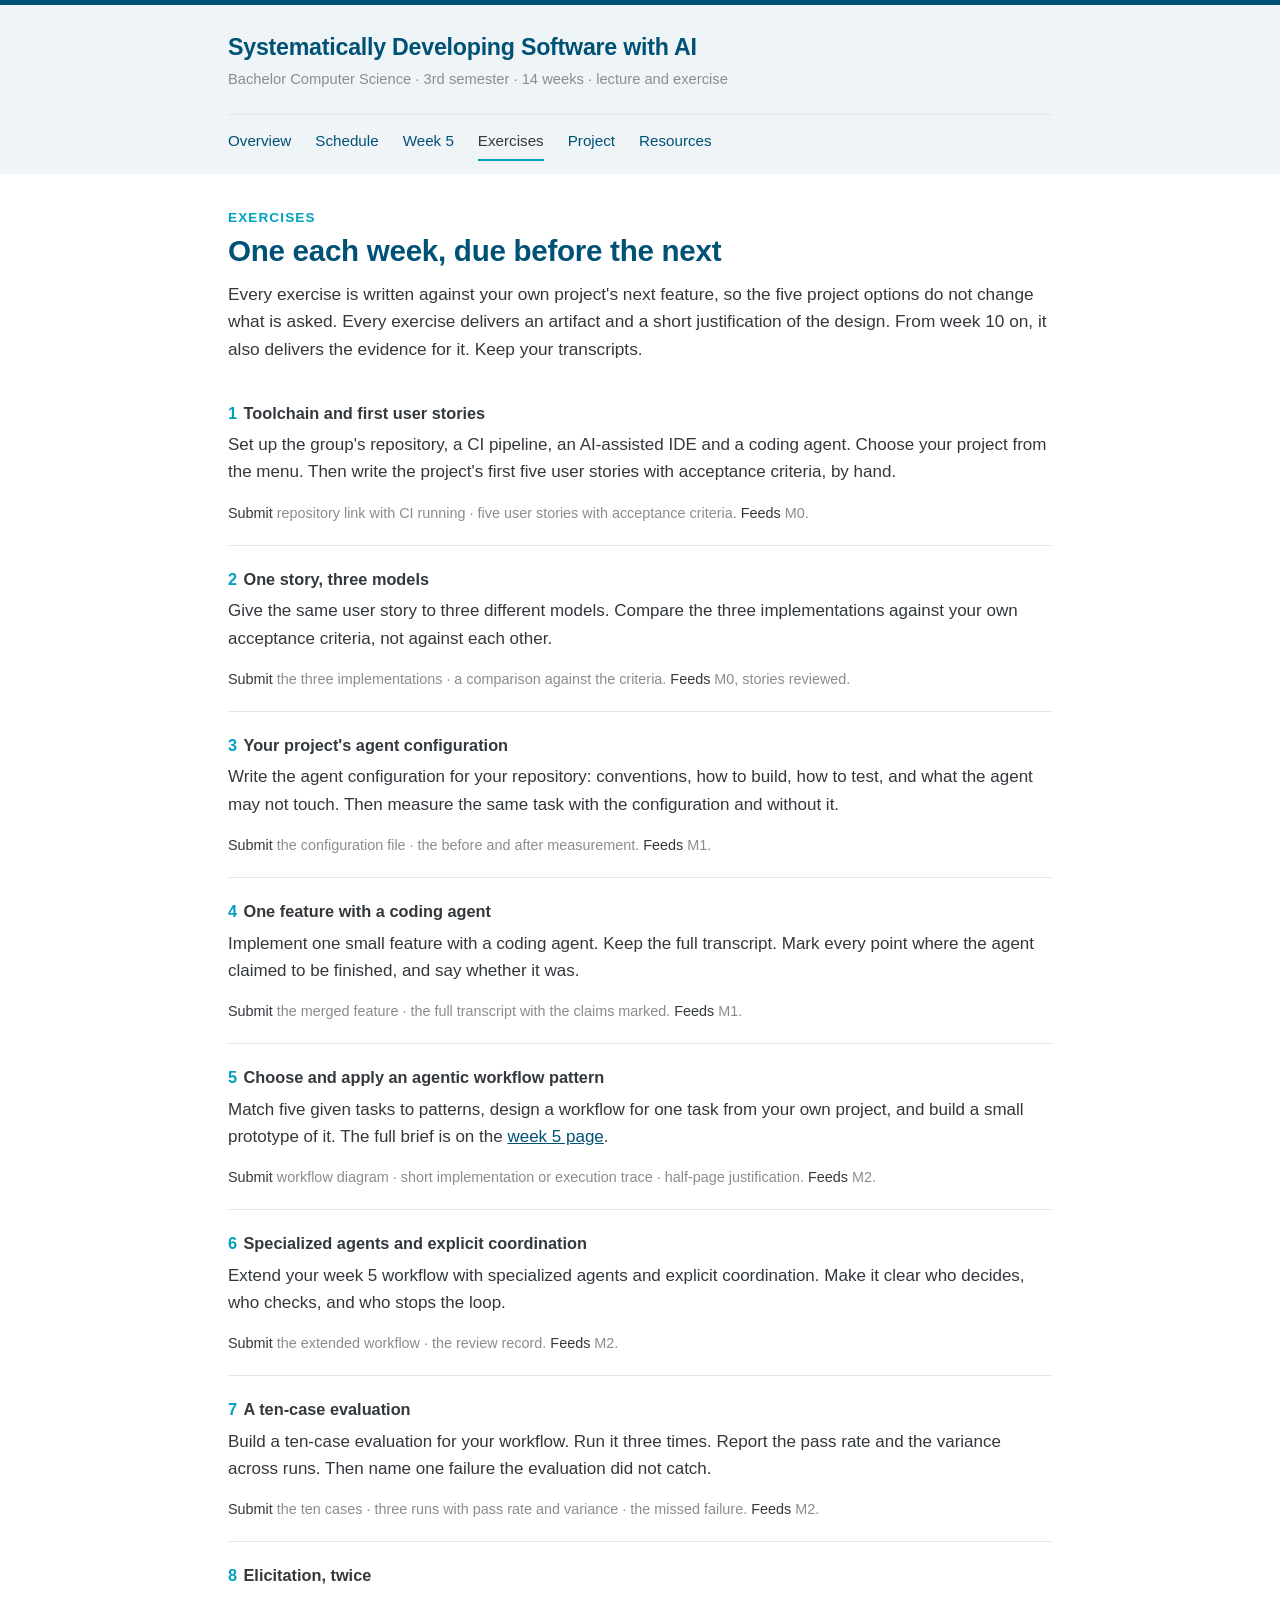
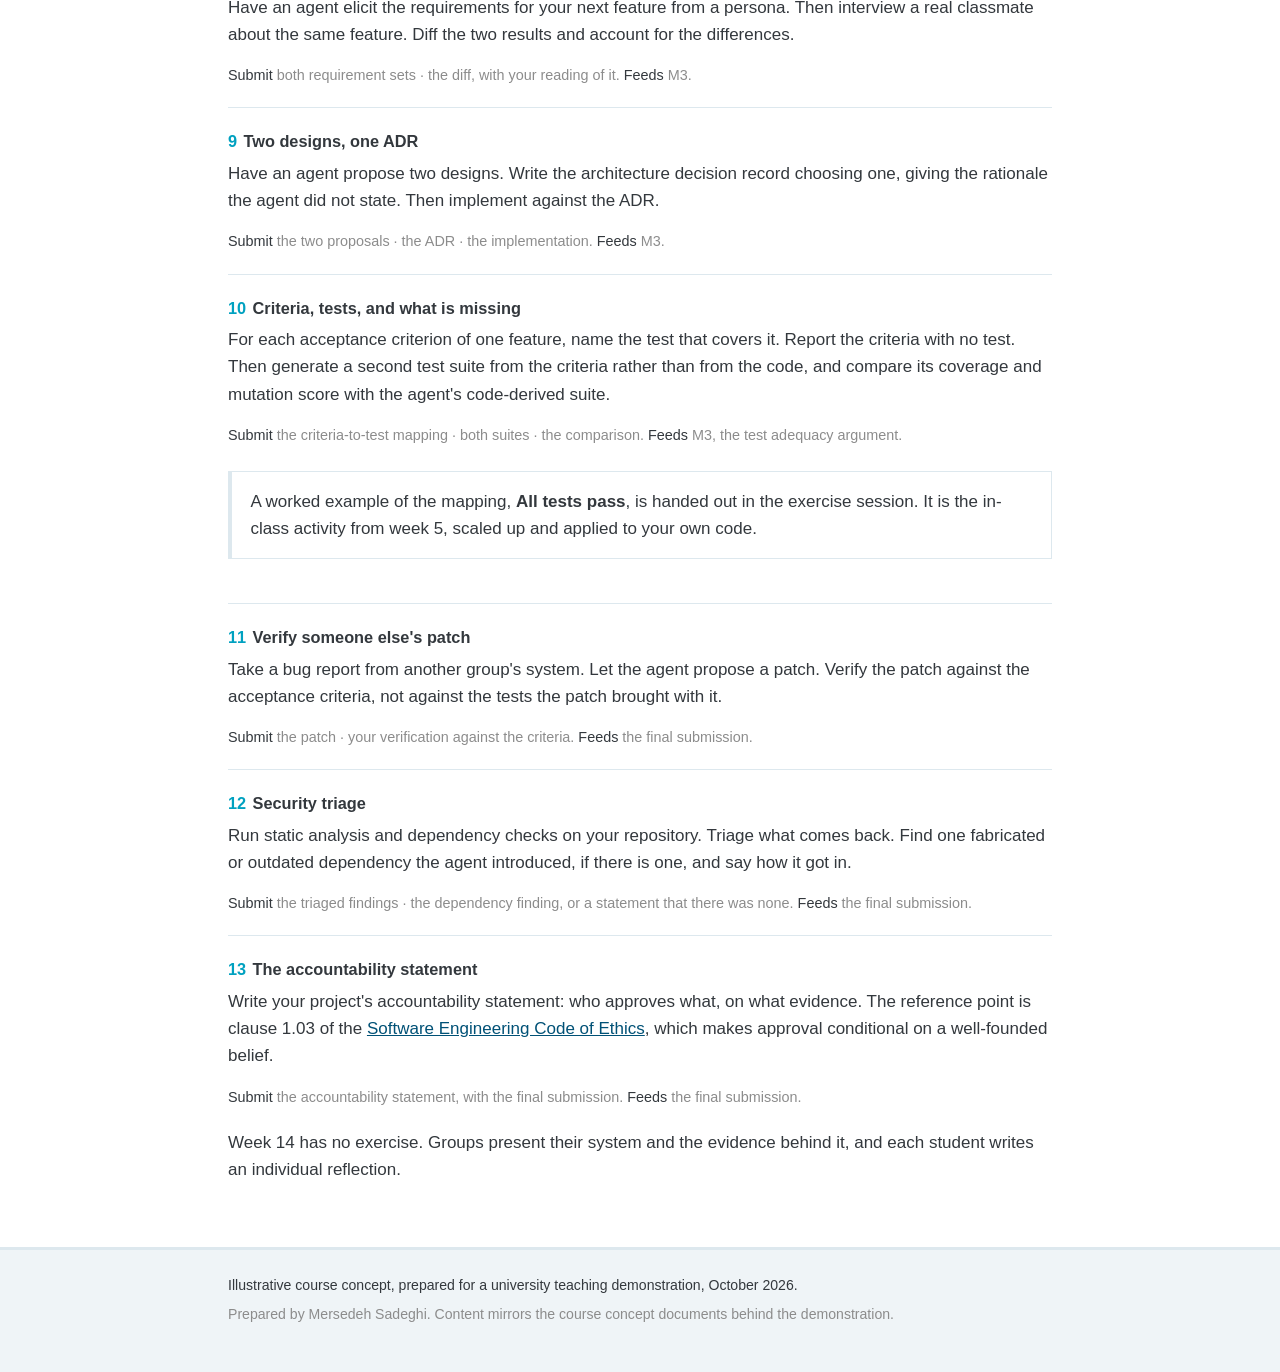
==== exercises.html @ c759e860 "Initial commit" ====
<!DOCTYPE html>
<html lang="en">
<head>
<meta charset="utf-8">
<meta name="viewport" content="width=device-width, initial-scale=1">
<title>Exercises &middot; Systematically Developing Software with AI</title>
<meta name="description" content="The weekly exercises, weeks 1 to 13: what to do, what to submit, and which milestone each one feeds.">
<link rel="stylesheet" href="style.css">
</head>
<body>

<header class="site-head">
  <div class="wrap">
    <h1 class="site-title"><a href="index.html">Systematically Developing Software with AI</a></h1>
    <p class="site-sub">Bachelor Computer Science &middot; 3rd semester &middot; 14 weeks &middot; lecture and exercise</p>
    <nav class="site-nav" aria-label="Main">
      <ul>
        <li><a href="index.html">Overview</a></li>
        <li><a href="schedule.html">Schedule</a></li>
        <li><a href="week5.html">Week 5</a></li>
        <li><a href="exercises.html" aria-current="page">Exercises</a></li>
        <li><a href="project.html">Project</a></li>
        <li><a href="resources.html">Resources</a></li>
      </ul>
    </nav>
  </div>
</header>

<main>
<div class="wrap">

  <h1><span class="eyebrow">Exercises</span>One each week, due before the next</h1>

  <p class="lede">Every exercise is written against your own project's next feature, so the five project options do not change what is asked. Every exercise delivers an artifact and a short justification of the design. From week 10 on, it also delivers the evidence for it. Keep your transcripts.</p>

  <div class="entry">
    <h3><span class="wkno">1</span>Toolchain and first user stories</h3>
    <p>Set up the group's repository, a CI pipeline, an AI-assisted IDE and a coding agent. Choose your project from the menu. Then write the project's first five user stories with acceptance criteria, by hand.</p>
    <p class="meta"><strong>Submit</strong> repository link with CI running &middot; five user stories with acceptance criteria. <strong>Feeds</strong> M0.</p>
  </div>

  <div class="entry">
    <h3><span class="wkno">2</span>One story, three models</h3>
    <p>Give the same user story to three different models. Compare the three implementations against your own acceptance criteria, not against each other.</p>
    <p class="meta"><strong>Submit</strong> the three implementations &middot; a comparison against the criteria. <strong>Feeds</strong> M0, stories reviewed.</p>
  </div>

  <div class="entry">
    <h3><span class="wkno">3</span>Your project's agent configuration</h3>
    <p>Write the agent configuration for your repository: conventions, how to build, how to test, and what the agent may not touch. Then measure the same task with the configuration and without it.</p>
    <p class="meta"><strong>Submit</strong> the configuration file &middot; the before and after measurement. <strong>Feeds</strong> M1.</p>
  </div>

  <div class="entry">
    <h3><span class="wkno">4</span>One feature with a coding agent</h3>
    <p>Implement one small feature with a coding agent. Keep the full transcript. Mark every point where the agent claimed to be finished, and say whether it was.</p>
    <p class="meta"><strong>Submit</strong> the merged feature &middot; the full transcript with the claims marked. <strong>Feeds</strong> M1.</p>
  </div>

  <div class="entry">
    <h3><span class="wkno">5</span>Choose and apply an agentic workflow pattern</h3>
    <p>Match five given tasks to patterns, design a workflow for one task from your own project, and build a small prototype of it. The full brief is on the <a href="week5.html">week 5 page</a>.</p>
    <p class="meta"><strong>Submit</strong> workflow diagram &middot; short implementation or execution trace &middot; half-page justification. <strong>Feeds</strong> M2.</p>
  </div>

  <div class="entry">
    <h3><span class="wkno">6</span>Specialized agents and explicit coordination</h3>
    <p>Extend your week 5 workflow with specialized agents and explicit coordination. Make it clear who decides, who checks, and who stops the loop.</p>
    <p class="meta"><strong>Submit</strong> the extended workflow &middot; the review record. <strong>Feeds</strong> M2.</p>
  </div>

  <div class="entry">
    <h3><span class="wkno">7</span>A ten-case evaluation</h3>
    <p>Build a ten-case evaluation for your workflow. Run it three times. Report the pass rate and the variance across runs. Then name one failure the evaluation did not catch.</p>
    <p class="meta"><strong>Submit</strong> the ten cases &middot; three runs with pass rate and variance &middot; the missed failure. <strong>Feeds</strong> M2.</p>
  </div>

  <div class="entry">
    <h3><span class="wkno">8</span>Elicitation, twice</h3>
    <p>Have an agent elicit the requirements for your next feature from a persona. Then interview a real classmate about the same feature. Diff the two results and account for the differences.</p>
    <p class="meta"><strong>Submit</strong> both requirement sets &middot; the diff, with your reading of it. <strong>Feeds</strong> M3.</p>
  </div>

  <div class="entry">
    <h3><span class="wkno">9</span>Two designs, one ADR</h3>
    <p>Have an agent propose two designs. Write the architecture decision record choosing one, giving the rationale the agent did not state. Then implement against the ADR.</p>
    <p class="meta"><strong>Submit</strong> the two proposals &middot; the ADR &middot; the implementation. <strong>Feeds</strong> M3.</p>
  </div>

  <div class="entry">
    <h3><span class="wkno">10</span>Criteria, tests, and what is missing</h3>
    <p>For each acceptance criterion of one feature, name the test that covers it. Report the criteria with no test. Then generate a second test suite from the criteria rather than from the code, and compare its coverage and mutation score with the agent's code-derived suite.</p>
    <p class="meta"><strong>Submit</strong> the criteria-to-test mapping &middot; both suites &middot; the comparison. <strong>Feeds</strong> M3, the test adequacy argument.</p>
    <div class="box box-quiet">
      <p>A worked example of the mapping, <strong>All tests pass</strong>, is handed out in the exercise session. It is the in-class activity from week 5, scaled up and applied to your own code.</p>
    </div>
  </div>

  <div class="entry">
    <h3><span class="wkno">11</span>Verify someone else's patch</h3>
    <p>Take a bug report from another group's system. Let the agent propose a patch. Verify the patch against the acceptance criteria, not against the tests the patch brought with it.</p>
    <p class="meta"><strong>Submit</strong> the patch &middot; your verification against the criteria. <strong>Feeds</strong> the final submission.</p>
  </div>

  <div class="entry">
    <h3><span class="wkno">12</span>Security triage</h3>
    <p>Run static analysis and dependency checks on your repository. Triage what comes back. Find one fabricated or outdated dependency the agent introduced, if there is one, and say how it got in.</p>
    <p class="meta"><strong>Submit</strong> the triaged findings &middot; the dependency finding, or a statement that there was none. <strong>Feeds</strong> the final submission.</p>
  </div>

  <div class="entry">
    <h3><span class="wkno">13</span>The accountability statement</h3>
    <p>Write your project's accountability statement: who approves what, on what evidence. The reference point is clause 1.03 of the <a href="resources.html">Software Engineering Code of Ethics</a>, which makes approval conditional on a well-founded belief.</p>
    <p class="meta"><strong>Submit</strong> the accountability statement, with the final submission. <strong>Feeds</strong> the final submission.</p>
  </div>

  <p>Week 14 has no exercise. Groups present their system and the evidence behind it, and each student writes an individual reflection.</p>

</div>
</main>

<footer class="site-foot">
  <div class="wrap">
    <p class="honesty">Illustrative course concept, prepared for a university teaching demonstration, October 2026.</p>
    <p>Prepared by Mersedeh Sadeghi. Content mirrors the course concept documents behind the demonstration.</p>
  </div>
</footer>

</body>
</html>
---- style.css ----
/* Systematically Developing Software with AI
   Illustrative course concept, prepared for a university teaching demonstration, October 2026. */

:root {
  --blue:  #005176;
  --cyan:  #00A1C0;
  --coral: #E05A52;
  --ink:   #33383D;
  --muted: #8C8C8C;
  --tint:  #EFF4F7;
  --pale:  #DDE8EE;
}

* { box-sizing: border-box; }

html { -webkit-text-size-adjust: 100%; }

body {
  margin: 0;
  background: #fff;
  color: var(--ink);
  font-family: Arial, Helvetica, sans-serif;
  font-size: 17px;
  line-height: 1.6;
}

.wrap {
  max-width: 54rem;
  margin: 0 auto;
  padding: 0 1.25rem;
}

/* Header and navigation */

.site-head {
  border-top: 5px solid var(--blue);
  background: var(--tint);
  padding: 1.75rem 0 0;
}

.site-title {
  margin: 0;
  font-size: 1.45rem;
  line-height: 1.25;
  color: var(--blue);
  letter-spacing: -0.01em;
}

.site-title a { color: inherit; text-decoration: none; }

.site-sub {
  margin: 0.4rem 0 0;
  color: var(--muted);
  font-size: 0.92rem;
}

.site-nav {
  margin-top: 1.4rem;
  border-top: 1px solid var(--pale);
  padding: 0.5rem 0;
}

.site-nav ul {
  list-style: none;
  margin: 0;
  padding: 0;
  display: flex;
  flex-wrap: wrap;
  gap: 0.25rem 1.5rem;
}

.site-nav a {
  display: inline-block;
  padding: 0.35rem 0;
  color: var(--blue);
  text-decoration: none;
  font-size: 0.95rem;
}

.site-nav a:hover { text-decoration: underline; }

.site-nav a[aria-current="page"] {
  color: var(--ink);
  border-bottom: 2px solid var(--cyan);
}

/* Main content */

main { padding: 2.25rem 0 3rem; }

h1 {
  font-size: 1.85rem;
  line-height: 1.2;
  color: var(--blue);
  margin: 0 0 0.75rem;
  letter-spacing: -0.01em;
}

h1 .eyebrow {
  display: block;
  font-size: 0.85rem;
  letter-spacing: 0.08em;
  text-transform: uppercase;
  color: var(--cyan);
  margin-bottom: 0.4rem;
}

h2 {
  font-size: 1.25rem;
  color: var(--blue);
  margin: 2.5rem 0 0.6rem;
  padding-top: 1.25rem;
  border-top: 1px solid var(--pale);
}

h3 {
  font-size: 1.02rem;
  color: var(--ink);
  margin: 1.6rem 0 0.35rem;
}

p { margin: 0 0 1rem; }

a { color: var(--blue); }

.lede {
  font-size: 1.08rem;
  color: var(--ink);
}

ul, ol { margin: 0 0 1rem; padding-left: 1.3rem; }
li { margin-bottom: 0.35rem; }

.plain { list-style: none; padding-left: 0; }

.label {
  color: var(--muted);
  font-size: 0.82rem;
  letter-spacing: 0.07em;
  text-transform: uppercase;
}

.num { color: var(--cyan); font-weight: bold; }

/* Boxes */

.box {
  background: var(--tint);
  border-left: 4px solid var(--cyan);
  padding: 1rem 1.15rem;
  margin: 1.5rem 0;
}

.box > :last-child { margin-bottom: 0; }

.box h3 { margin-top: 0; color: var(--blue); }

.box-quiet {
  background: #fff;
  border: 1px solid var(--pale);
  border-left: 4px solid var(--pale);
}

.box-flag { border-left-color: var(--coral); }

.policy {
  margin: 1.5rem 0;
  padding: 1rem 1.15rem;
  background: var(--tint);
  border: 1px solid var(--pale);
  font-size: 1.05rem;
  color: var(--blue);
}

/* Tables */

table {
  width: 100%;
  border-collapse: collapse;
  margin: 1.25rem 0 1.5rem;
  font-size: 0.95rem;
}

caption {
  text-align: left;
  color: var(--muted);
  font-size: 0.85rem;
  padding-bottom: 0.5rem;
}

th, td {
  text-align: left;
  vertical-align: top;
  padding: 0.6rem 0.7rem 0.6rem 0;
  border-bottom: 1px solid var(--pale);
}

thead th {
  color: var(--muted);
  font-size: 0.78rem;
  letter-spacing: 0.07em;
  text-transform: uppercase;
  font-weight: normal;
  border-bottom: 2px solid var(--pale);
}

tbody tr.here { background: var(--tint); }
tbody tr.here td { border-bottom-color: var(--cyan); }

td.wk { color: var(--cyan); font-weight: bold; white-space: nowrap; }

tr.block-head td {
  padding-top: 1.4rem;
  color: var(--blue);
  font-weight: bold;
  border-bottom: 1px solid var(--pale);
}

/* Entry lists, used on Exercises and Project */

.entry {
  padding: 1.25rem 0;
  border-bottom: 1px solid var(--pale);
}

.entry:last-of-type { border-bottom: none; }

.entry h3 { margin-top: 0; }

.entry h3 .wkno {
  color: var(--cyan);
  font-weight: bold;
  margin-right: 0.4rem;
}

.meta {
  margin: 0.5rem 0 0;
  font-size: 0.9rem;
  color: var(--muted);
}

.meta strong { color: var(--ink); font-weight: normal; }

/* Resources */

.ref { padding: 0.85rem 0; border-bottom: 1px solid var(--pale); }
.ref:last-child { border-bottom: none; }
.ref p { margin: 0; }
.ref .venue { color: var(--muted); font-size: 0.88rem; }

/* Footer */

.site-foot {
  border-top: 3px solid var(--pale);
  background: var(--tint);
  padding: 1.5rem 0 2.5rem;
  font-size: 0.88rem;
  color: var(--muted);
}

.site-foot p { margin: 0 0 0.4rem; }
.site-foot .honesty { color: var(--ink); }

/* Narrow screens: tables become stacked rows, no horizontal scrolling */

@media (max-width: 42rem) {
  body { font-size: 16px; }
  h1 { font-size: 1.55rem; }
  .site-title { font-size: 1.25rem; }

  table, caption, thead, tbody, tr, td { display: block; width: 100%; }
  thead { display: none; }
  caption { padding-bottom: 0.75rem; }

  tbody tr {
    padding: 0.9rem 0;
    border-bottom: 1px solid var(--pale);
  }

  tbody tr.here { padding-left: 0.75rem; border-left: 4px solid var(--cyan); }

  td {
    border: none;
    padding: 0.1rem 0;
  }

  td[data-label]::before {
    content: attr(data-label);
    display: block;
    color: var(--muted);
    font-size: 0.72rem;
    letter-spacing: 0.07em;
    text-transform: uppercase;
    margin-top: 0.45rem;
  }

  tr.block-head { border-bottom: none; padding-bottom: 0; }
  tr.block-head td { padding-top: 0; border-bottom: 1px solid var(--pale); padding-bottom: 0.5rem; }
  tr.block-head td::before { content: none; }
}
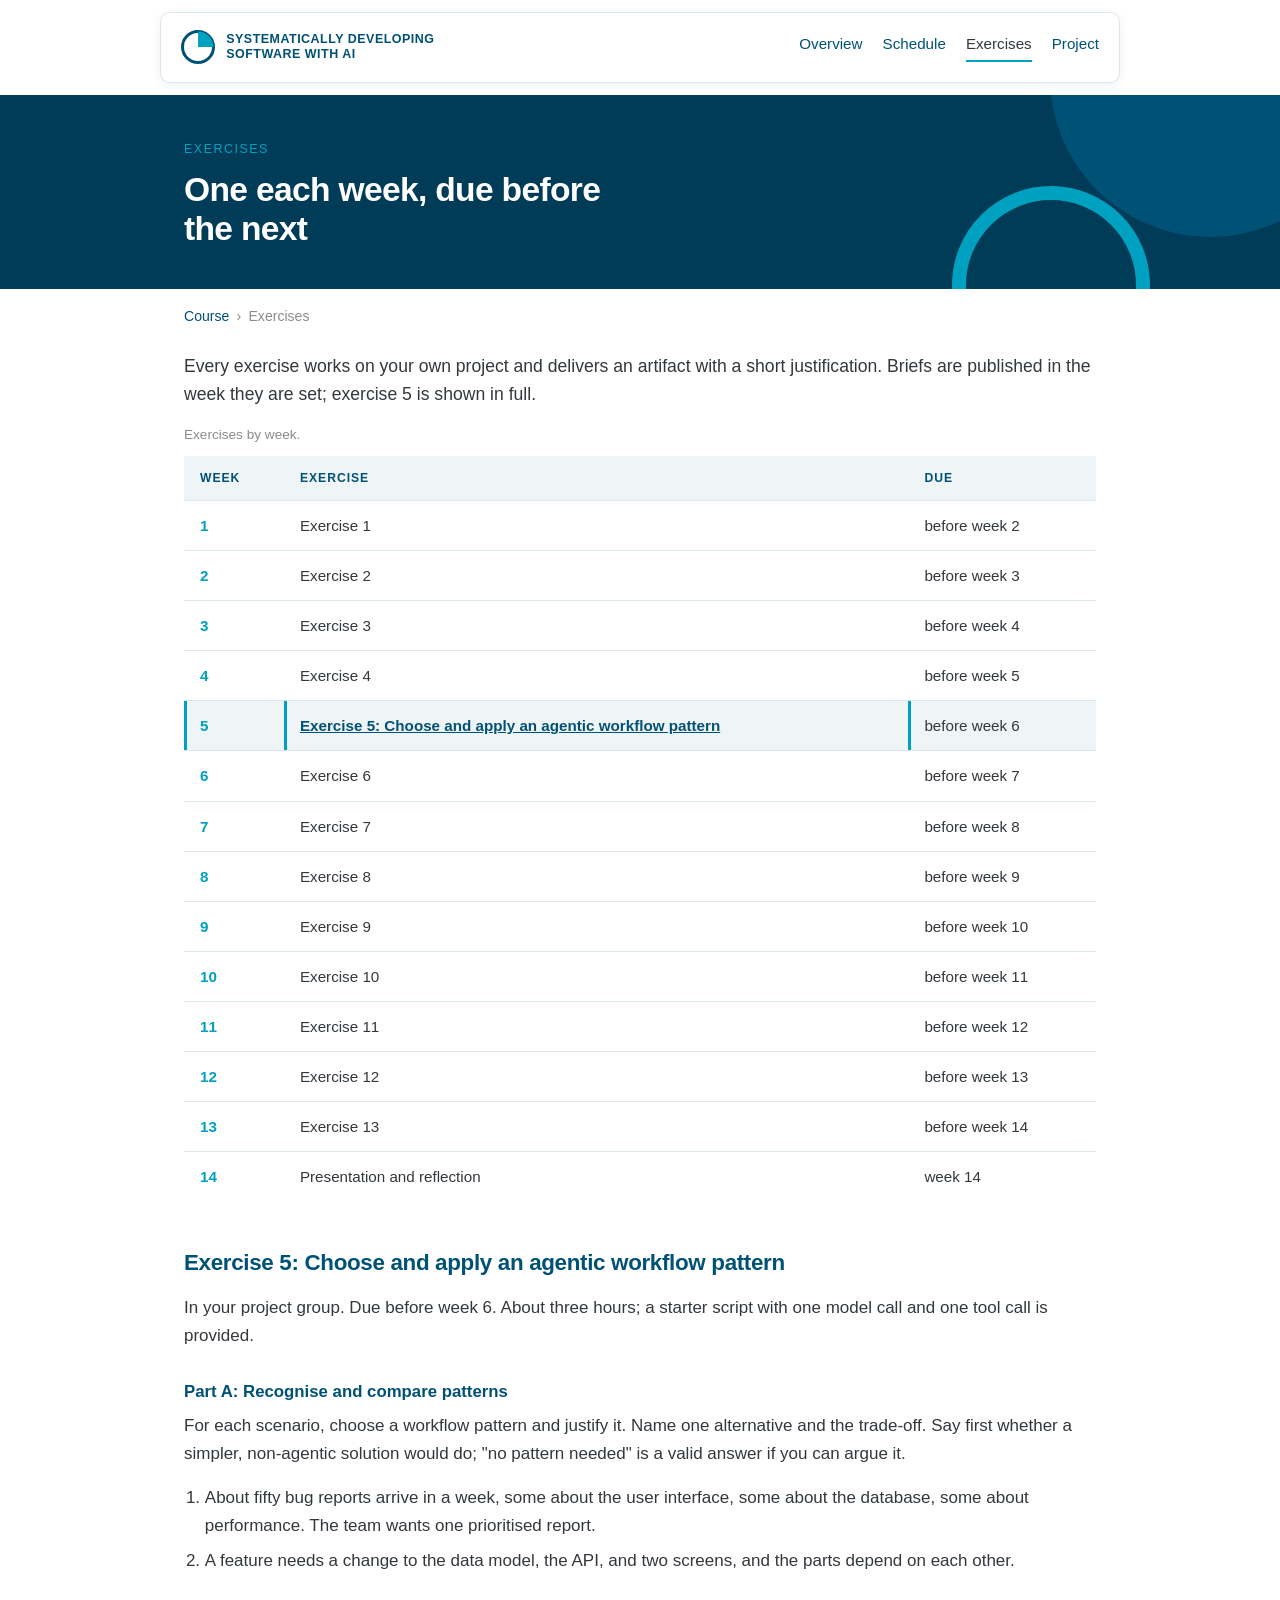
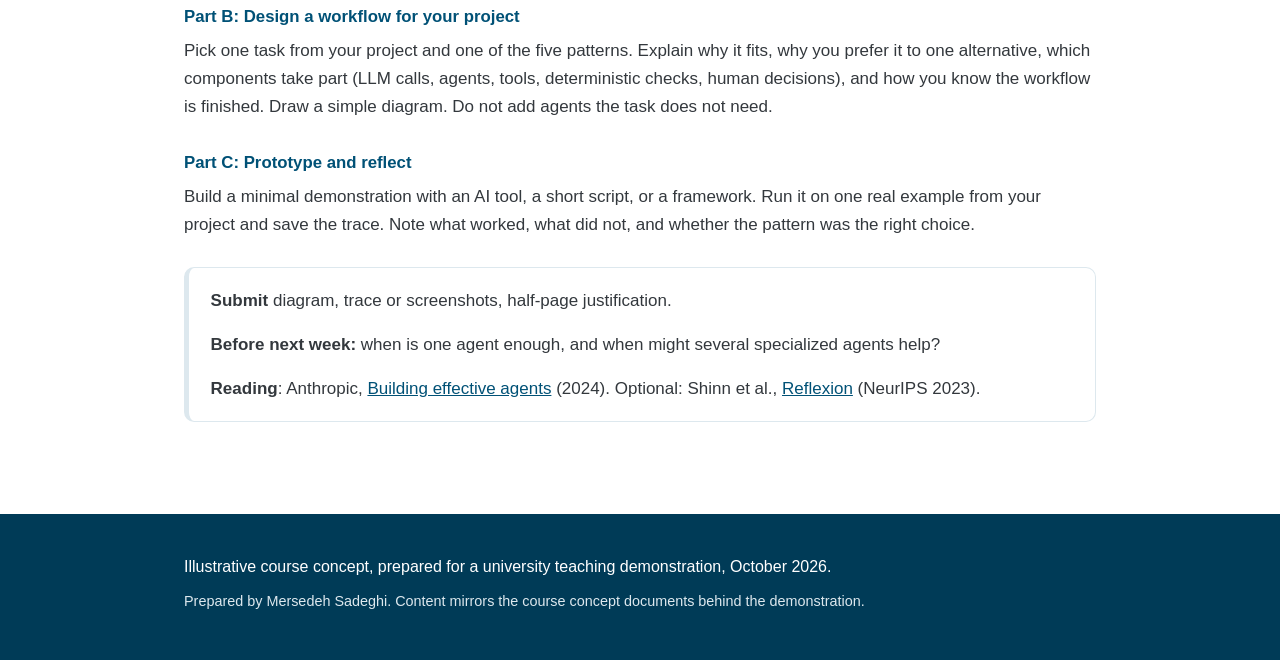
==== commit 3ac1fb1f: "web site update" ====
--- a/exercises.html
+++ b/exercises.html
@@ -3,118 +3,95 @@
 <head>
 <meta charset="utf-8">
 <meta name="viewport" content="width=device-width, initial-scale=1">
-<title>Exercises &middot; Systematically Developing Software with AI</title>
+<title>Exercises | Systematically Developing Software with AI</title>
 <meta name="description" content="The weekly exercises, weeks 1 to 13: what to do, what to submit, and which milestone each one feeds.">
 <link rel="stylesheet" href="style.css">
 </head>
 <body>
 
 <header class="site-head">
-  <div class="wrap">
-    <h1 class="site-title"><a href="index.html">Systematically Developing Software with AI</a></h1>
-    <p class="site-sub">Bachelor Computer Science &middot; 3rd semester &middot; 14 weeks &middot; lecture and exercise</p>
+  <div class="head-card">
+    <a class="brand" href="index.html">
+      <svg class="brand-mark" viewBox="0 0 34 34" aria-hidden="true" focusable="false"><circle cx="17" cy="17" r="15.5" fill="none" stroke="#005176" stroke-width="3"/><path d="M17 1.5a15.5 15.5 0 0 1 15.5 15.5H17Z" fill="#00A1C0"/></svg>
+      <span class="brand-text">Systematically Developing<br>Software with AI</span>
+    </a>
     <nav class="site-nav" aria-label="Main">
       <ul>
         <li><a href="index.html">Overview</a></li>
         <li><a href="schedule.html">Schedule</a></li>
-        <li><a href="week5.html">Week 5</a></li>
         <li><a href="exercises.html" aria-current="page">Exercises</a></li>
         <li><a href="project.html">Project</a></li>
-        <li><a href="resources.html">Resources</a></li>
       </ul>
     </nav>
   </div>
 </header>
 
+<div class="hero">
+  <div class="wrap hero-inner">
+    <span class="eyebrow">Exercises</span>
+    <h1>One each week, due before the next</h1>
+  </div>
+</div>
+
+<nav class="wrap crumbs" aria-label="Breadcrumb">
+  <a href="index.html">Course</a><span>&rsaquo;</span>Exercises
+</nav>
+
 <main>
 <div class="wrap">
 
-  <h1><span class="eyebrow">Exercises</span>One each week, due before the next</h1>
 
-  <p class="lede">Every exercise is written against your own project's next feature, so the five project options do not change what is asked. Every exercise delivers an artifact and a short justification of the design. From week 10 on, it also delivers the evidence for it. Keep your transcripts.</p>
+  <p class="lede">Every exercise works on your own project and delivers an artifact with a short justification. Briefs are published in the week they are set; exercise 5 is shown in full.</p>
 
-  <div class="entry">
-    <h3><span class="wkno">1</span>Toolchain and first user stories</h3>
-    <p>Set up the group's repository, a CI pipeline, an AI-assisted IDE and a coding agent. Choose your project from the menu. Then write the project's first five user stories with acceptance criteria, by hand.</p>
-    <p class="meta"><strong>Submit</strong> repository link with CI running &middot; five user stories with acceptance criteria. <strong>Feeds</strong> M0.</p>
+  <table>
+    <caption>Exercises by week.</caption>
+    <thead>
+      <tr><th scope="col">Week</th><th scope="col">Exercise</th><th scope="col">Due</th></tr>
+    </thead>
+    <tbody>
+      <tr><td class="wk" data-label="Week">1</td><td data-label="Exercise">Exercise 1</td><td data-label="Due">before week 2</td></tr>
+      <tr><td class="wk" data-label="Week">2</td><td data-label="Exercise">Exercise 2</td><td data-label="Due">before week 3</td></tr>
+      <tr><td class="wk" data-label="Week">3</td><td data-label="Exercise">Exercise 3</td><td data-label="Due">before week 4</td></tr>
+      <tr><td class="wk" data-label="Week">4</td><td data-label="Exercise">Exercise 4</td><td data-label="Due">before week 5</td></tr>
+      <tr class="here"><td class="wk" data-label="Week">5</td><td data-label="Exercise"><a href="#ex5"><strong>Exercise 5: Choose and apply an agentic workflow pattern</strong></a></td><td data-label="Due">before week 6</td></tr>
+      <tr><td class="wk" data-label="Week">6</td><td data-label="Exercise">Exercise 6</td><td data-label="Due">before week 7</td></tr>
+      <tr><td class="wk" data-label="Week">7</td><td data-label="Exercise">Exercise 7</td><td data-label="Due">before week 8</td></tr>
+      <tr><td class="wk" data-label="Week">8</td><td data-label="Exercise">Exercise 8</td><td data-label="Due">before week 9</td></tr>
+      <tr><td class="wk" data-label="Week">9</td><td data-label="Exercise">Exercise 9</td><td data-label="Due">before week 10</td></tr>
+      <tr><td class="wk" data-label="Week">10</td><td data-label="Exercise">Exercise 10</td><td data-label="Due">before week 11</td></tr>
+      <tr><td class="wk" data-label="Week">11</td><td data-label="Exercise">Exercise 11</td><td data-label="Due">before week 12</td></tr>
+      <tr><td class="wk" data-label="Week">12</td><td data-label="Exercise">Exercise 12</td><td data-label="Due">before week 13</td></tr>
+      <tr><td class="wk" data-label="Week">13</td><td data-label="Exercise">Exercise 13</td><td data-label="Due">before week 14</td></tr>
+      <tr><td class="wk" data-label="Week">14</td><td data-label="Exercise">Presentation and reflection</td><td data-label="Due">week 14</td></tr>
+    </tbody>
+  </table>
+
+  <h2 id="ex5">Exercise 5: Choose and apply an agentic workflow pattern</h2>
+
+  <p>In your project group. Due before week 6. About three hours; a starter script with one model call and one tool call is provided.</p>
+
+  <h3>Part A: Recognise and compare patterns</h3>
+
+  <p>For each scenario, choose a workflow pattern and justify it. Name one alternative and the trade-off. Say first whether a simpler, non-agentic solution would do; "no pattern needed" is a valid answer if you can argue it.</p>
+
+  <ol>
+    <li>About fifty bug reports arrive in a week, some about the user interface, some about the database, some about performance. The team wants one prioritised report.</li>
+    <li>A feature needs a change to the data model, the API, and two screens, and the parts depend on each other.</li>
+  </ol>
+
+  <h3>Part B: Design a workflow for your project</h3>
+
+  <p>Pick one task from your project and one of the five patterns. Explain why it fits, why you prefer it to one alternative, which components take part (LLM calls, agents, tools, deterministic checks, human decisions), and how you know the workflow is finished. Draw a simple diagram. Do not add agents the task does not need.</p>
+
+  <h3>Part C: Prototype and reflect</h3>
+
+  <p>Build a minimal demonstration with an AI tool, a short script, or a framework. Run it on one real example from your project and save the trace. Note what worked, what did not, and whether the pattern was the right choice.</p>
+
+  <div class="box box-quiet">
+    <p><strong>Submit</strong> diagram, trace or screenshots, half-page justification.</p>
+    <p><strong>Before next week:</strong> when is one agent enough, and when might several specialized agents help?</p>
+    <p><strong>Reading</strong>: Anthropic, <a href="https://www.anthropic.com/research/building-effective-agents">Building effective agents</a> (2024). Optional: Shinn et al., <a href="https://arxiv.org/abs/2303.11366">Reflexion</a> (NeurIPS 2023).</p>
   </div>
-
-  <div class="entry">
-    <h3><span class="wkno">2</span>One story, three models</h3>
-    <p>Give the same user story to three different models. Compare the three implementations against your own acceptance criteria, not against each other.</p>
-    <p class="meta"><strong>Submit</strong> the three implementations &middot; a comparison against the criteria. <strong>Feeds</strong> M0, stories reviewed.</p>
-  </div>
-
-  <div class="entry">
-    <h3><span class="wkno">3</span>Your project's agent configuration</h3>
-    <p>Write the agent configuration for your repository: conventions, how to build, how to test, and what the agent may not touch. Then measure the same task with the configuration and without it.</p>
-    <p class="meta"><strong>Submit</strong> the configuration file &middot; the before and after measurement. <strong>Feeds</strong> M1.</p>
-  </div>
-
-  <div class="entry">
-    <h3><span class="wkno">4</span>One feature with a coding agent</h3>
-    <p>Implement one small feature with a coding agent. Keep the full transcript. Mark every point where the agent claimed to be finished, and say whether it was.</p>
-    <p class="meta"><strong>Submit</strong> the merged feature &middot; the full transcript with the claims marked. <strong>Feeds</strong> M1.</p>
-  </div>
-
-  <div class="entry">
-    <h3><span class="wkno">5</span>Choose and apply an agentic workflow pattern</h3>
-    <p>Match five given tasks to patterns, design a workflow for one task from your own project, and build a small prototype of it. The full brief is on the <a href="week5.html">week 5 page</a>.</p>
-    <p class="meta"><strong>Submit</strong> workflow diagram &middot; short implementation or execution trace &middot; half-page justification. <strong>Feeds</strong> M2.</p>
-  </div>
-
-  <div class="entry">
-    <h3><span class="wkno">6</span>Specialized agents and explicit coordination</h3>
-    <p>Extend your week 5 workflow with specialized agents and explicit coordination. Make it clear who decides, who checks, and who stops the loop.</p>
-    <p class="meta"><strong>Submit</strong> the extended workflow &middot; the review record. <strong>Feeds</strong> M2.</p>
-  </div>
-
-  <div class="entry">
-    <h3><span class="wkno">7</span>A ten-case evaluation</h3>
-    <p>Build a ten-case evaluation for your workflow. Run it three times. Report the pass rate and the variance across runs. Then name one failure the evaluation did not catch.</p>
-    <p class="meta"><strong>Submit</strong> the ten cases &middot; three runs with pass rate and variance &middot; the missed failure. <strong>Feeds</strong> M2.</p>
-  </div>
-
-  <div class="entry">
-    <h3><span class="wkno">8</span>Elicitation, twice</h3>
-    <p>Have an agent elicit the requirements for your next feature from a persona. Then interview a real classmate about the same feature. Diff the two results and account for the differences.</p>
-    <p class="meta"><strong>Submit</strong> both requirement sets &middot; the diff, with your reading of it. <strong>Feeds</strong> M3.</p>
-  </div>
-
-  <div class="entry">
-    <h3><span class="wkno">9</span>Two designs, one ADR</h3>
-    <p>Have an agent propose two designs. Write the architecture decision record choosing one, giving the rationale the agent did not state. Then implement against the ADR.</p>
-    <p class="meta"><strong>Submit</strong> the two proposals &middot; the ADR &middot; the implementation. <strong>Feeds</strong> M3.</p>
-  </div>
-
-  <div class="entry">
-    <h3><span class="wkno">10</span>Criteria, tests, and what is missing</h3>
-    <p>For each acceptance criterion of one feature, name the test that covers it. Report the criteria with no test. Then generate a second test suite from the criteria rather than from the code, and compare its coverage and mutation score with the agent's code-derived suite.</p>
-    <p class="meta"><strong>Submit</strong> the criteria-to-test mapping &middot; both suites &middot; the comparison. <strong>Feeds</strong> M3, the test adequacy argument.</p>
-    <div class="box box-quiet">
-      <p>A worked example of the mapping, <strong>All tests pass</strong>, is handed out in the exercise session. It is the in-class activity from week 5, scaled up and applied to your own code.</p>
-    </div>
-  </div>
-
-  <div class="entry">
-    <h3><span class="wkno">11</span>Verify someone else's patch</h3>
-    <p>Take a bug report from another group's system. Let the agent propose a patch. Verify the patch against the acceptance criteria, not against the tests the patch brought with it.</p>
-    <p class="meta"><strong>Submit</strong> the patch &middot; your verification against the criteria. <strong>Feeds</strong> the final submission.</p>
-  </div>
-
-  <div class="entry">
-    <h3><span class="wkno">12</span>Security triage</h3>
-    <p>Run static analysis and dependency checks on your repository. Triage what comes back. Find one fabricated or outdated dependency the agent introduced, if there is one, and say how it got in.</p>
-    <p class="meta"><strong>Submit</strong> the triaged findings &middot; the dependency finding, or a statement that there was none. <strong>Feeds</strong> the final submission.</p>
-  </div>
-
-  <div class="entry">
-    <h3><span class="wkno">13</span>The accountability statement</h3>
-    <p>Write your project's accountability statement: who approves what, on what evidence. The reference point is clause 1.03 of the <a href="resources.html">Software Engineering Code of Ethics</a>, which makes approval conditional on a well-founded belief.</p>
-    <p class="meta"><strong>Submit</strong> the accountability statement, with the final submission. <strong>Feeds</strong> the final submission.</p>
-  </div>
-
-  <p>Week 14 has no exercise. Groups present their system and the evidence behind it, and each student writes an individual reflection.</p>
 
 </div>
 </main>
--- a/style.css
+++ b/style.css
@@ -3,17 +3,19 @@
 
 :root {
   --blue:  #005176;
+  --blue-d:#003b57;
   --cyan:  #00A1C0;
   --coral: #E05A52;
   --ink:   #33383D;
   --muted: #8C8C8C;
   --tint:  #EFF4F7;
   --pale:  #DDE8EE;
+  --radius: 10px;
 }
 
 * { box-sizing: border-box; }
 
-html { -webkit-text-size-adjust: 100%; }
+html { -webkit-text-size-adjust: 100%; scroll-behavior: smooth; }
 
 body {
   margin: 0;
@@ -21,44 +23,72 @@
   color: var(--ink);
   font-family: Arial, Helvetica, sans-serif;
   font-size: 17px;
-  line-height: 1.6;
+  line-height: 1.65;
 }
 
 .wrap {
-  max-width: 54rem;
+  max-width: 60rem;
   margin: 0 auto;
-  padding: 0 1.25rem;
-}
-
-/* Header and navigation */
+  padding: 0 1.5rem;
+}
+
+.wrap-narrow { max-width: 48rem; }
+
+/* Floating header card */
 
 .site-head {
-  border-top: 5px solid var(--blue);
-  background: var(--tint);
-  padding: 1.75rem 0 0;
-}
-
-.site-title {
-  margin: 0;
-  font-size: 1.45rem;
+  position: sticky;
+  top: 0;
+  z-index: 20;
+  padding: 0.75rem 1.5rem 0.75rem;
+  background: #fff;
+}
+
+.head-card {
+  max-width: 60rem;
+  margin: 0 auto;
+  background: #fff;
+  border: 1px solid var(--pale);
+  border-radius: var(--radius);
+  box-shadow: 0 2px 10px rgba(0, 59, 87, 0.07);
+  padding: 0.85rem 1.25rem;
+  display: flex;
+  flex-wrap: wrap;
+  align-items: center;
+  gap: 0.5rem 1.75rem;
+}
+
+.brand {
+  display: flex;
+  align-items: center;
+  gap: 0.7rem;
+  text-decoration: none;
+  margin-right: auto;
+}
+
+.brand-mark {
+  flex: none;
+  width: 34px;
+  height: 34px;
+}
+
+.brand-text {
+  font-size: 0.78rem;
   line-height: 1.25;
+  font-weight: bold;
+  letter-spacing: 0.04em;
+  text-transform: uppercase;
   color: var(--blue);
-  letter-spacing: -0.01em;
-}
-
-.site-title a { color: inherit; text-decoration: none; }
-
-.site-sub {
-  margin: 0.4rem 0 0;
+  max-width: 16rem;
+}
+
+.tcap {
   color: var(--muted);
-  font-size: 0.92rem;
-}
-
-.site-nav {
-  margin-top: 1.4rem;
-  border-top: 1px solid var(--pale);
-  padding: 0.5rem 0;
-}
+  font-size: 0.85rem;
+  margin: 1.5rem 0 0.6rem;
+}
+
+.tcap + .table-card { margin-top: 0; }
 
 .site-nav ul {
   list-style: none;
@@ -66,208 +96,387 @@
   padding: 0;
   display: flex;
   flex-wrap: wrap;
-  gap: 0.25rem 1.5rem;
+  gap: 0.2rem 1.25rem;
 }
 
 .site-nav a {
   display: inline-block;
-  padding: 0.35rem 0;
+  padding: 0.25rem 0;
   color: var(--blue);
   text-decoration: none;
   font-size: 0.95rem;
-}
-
-.site-nav a:hover { text-decoration: underline; }
+  border-bottom: 2px solid transparent;
+}
+
+.site-nav a:hover { border-bottom-color: var(--cyan); }
 
 .site-nav a[aria-current="page"] {
   color: var(--ink);
-  border-bottom: 2px solid var(--cyan);
-}
+  border-bottom-color: var(--cyan);
+}
+
+/* Hero band, drawn in CSS so the site carries no imagery it does not own */
+
+.hero {
+  margin-top: -3.6rem;
+  padding-top: 3.6rem;
+  background: var(--blue-d);
+  color: #fff;
+  overflow: hidden;
+  position: relative;
+}
+
+.hero::before,
+.hero::after {
+  content: "";
+  position: absolute;
+  border-radius: 50%;
+  pointer-events: none;
+}
+
+.hero::before {
+  width: 320px; height: 320px;
+  right: -90px; top: -120px;
+  background: var(--blue);
+}
+
+.hero::after {
+  width: 170px; height: 170px;
+  right: 130px; bottom: -95px;
+  border: 14px solid var(--cyan);
+  background: transparent;
+}
+
+.hero-inner {
+  position: relative;
+  z-index: 1;
+  padding-top: 2.75rem;
+  padding-bottom: 2.5rem;
+}
+
+.hero .eyebrow {
+  display: block;
+  font-size: 0.78rem;
+  letter-spacing: 0.12em;
+  text-transform: uppercase;
+  color: var(--cyan);
+  margin-bottom: 0.75rem;
+}
+
+.hero h1 {
+  margin: 0;
+  color: #fff;
+  font-size: 2.1rem;
+  line-height: 1.15;
+  letter-spacing: -0.02em;
+  max-width: 24ch;
+}
+
+.hero p {
+  margin: 0.9rem 0 0;
+  max-width: 60ch;
+  color: var(--pale);
+  font-size: 1.05rem;
+}
+
+.hero-dot { background: var(--coral) !important; border: none !important; }
+
+/* Breadcrumb */
+
+.crumbs {
+  padding-top: 1rem;
+  font-size: 0.88rem;
+  color: var(--muted);
+}
+
+.crumbs a { color: var(--blue); text-decoration: none; }
+.crumbs a:hover { text-decoration: underline; }
+.crumbs span { padding: 0 0.45rem; }
 
 /* Main content */
 
-main { padding: 2.25rem 0 3rem; }
+main { padding: 0 0 4rem; }
 
 h1 {
-  font-size: 1.85rem;
+  font-size: 1.9rem;
   line-height: 1.2;
   color: var(--blue);
   margin: 0 0 0.75rem;
-  letter-spacing: -0.01em;
-}
-
-h1 .eyebrow {
-  display: block;
-  font-size: 0.85rem;
+  letter-spacing: -0.02em;
+}
+
+h2 {
+  font-size: 1.4rem;
+  color: var(--blue);
+  margin: 2.75rem 0 0.75rem;
+  letter-spacing: -0.015em;
+}
+
+h3 {
+  font-size: 1.05rem;
+  color: var(--blue);
+  margin: 1.75rem 0 0.4rem;
+}
+
+p { margin: 0 0 1rem; }
+
+a { color: var(--blue); }
+
+.lede {
+  font-size: 1.1rem;
+  line-height: 1.6;
+  margin-top: 1.5rem;
+}
+
+ul, ol { margin: 0 0 1rem; padding-left: 1.3rem; }
+li { margin-bottom: 0.4rem; }
+
+.plain { list-style: none; padding-left: 0; }
+
+.label {
+  color: var(--muted);
+  font-size: 0.8rem;
   letter-spacing: 0.08em;
   text-transform: uppercase;
-  color: var(--cyan);
-  margin-bottom: 0.4rem;
-}
-
-h2 {
-  font-size: 1.25rem;
-  color: var(--blue);
-  margin: 2.5rem 0 0.6rem;
-  padding-top: 1.25rem;
-  border-top: 1px solid var(--pale);
-}
-
-h3 {
-  font-size: 1.02rem;
-  color: var(--ink);
-  margin: 1.6rem 0 0.35rem;
-}
-
-p { margin: 0 0 1rem; }
-
-a { color: var(--blue); }
-
-.lede {
-  font-size: 1.08rem;
-  color: var(--ink);
-}
-
-ul, ol { margin: 0 0 1rem; padding-left: 1.3rem; }
-li { margin-bottom: 0.35rem; }
-
-.plain { list-style: none; padding-left: 0; }
-
-.label {
-  color: var(--muted);
-  font-size: 0.82rem;
-  letter-spacing: 0.07em;
-  text-transform: uppercase;
 }
 
 .num { color: var(--cyan); font-weight: bold; }
+
+/* Teaser cards */
+
+.cards {
+  display: grid;
+  grid-template-columns: repeat(2, 1fr);
+  gap: 1.5rem;
+  margin: 1.75rem 0 1rem;
+}
+
+.card {
+  display: flex;
+  flex-direction: column;
+  border: 1px solid var(--pale);
+  border-radius: var(--radius);
+  overflow: hidden;
+  text-decoration: none;
+  color: inherit;
+  background: #fff;
+  transition: box-shadow 0.15s ease, transform 0.15s ease;
+}
+
+.card:hover {
+  box-shadow: 0 6px 18px rgba(0, 59, 87, 0.1);
+  transform: translateY(-2px);
+}
+
+.card-panel {
+  height: 112px;
+  position: relative;
+  overflow: hidden;
+  background: var(--blue-d);
+}
+
+.card-panel::before,
+.card-panel::after {
+  content: "";
+  position: absolute;
+  border-radius: 50%;
+}
+
+.card:nth-child(1) .card-panel::before { width: 130px; height: 130px; right: -30px; top: -45px; background: var(--blue); }
+.card:nth-child(1) .card-panel::after  { width: 56px;  height: 56px;  right: 28px;  bottom: -24px; border: 9px solid var(--coral); }
+
+.card:nth-child(2) .card-panel { background: var(--tint); }
+.card:nth-child(2) .card-panel::before { width: 74px; height: 74px; left: 22px; top: -26px; border: 9px solid var(--cyan); }
+.card:nth-child(2) .card-panel::after  { width: 46px; height: 46px; right: 30px; bottom: 22px; background: var(--coral); }
+
+.card:nth-child(3) .card-panel::before { width: 150px; height: 150px; left: -50px; bottom: -70px; background: var(--cyan); }
+.card:nth-child(3) .card-panel::after  { width: 44px;  height: 44px;  right: 36px;  top: 26px; background: var(--coral); }
+
+.card:nth-child(4) .card-panel { background: var(--tint); }
+.card:nth-child(4) .card-panel::before { width: 120px; height: 120px; right: -35px; top: -40px; background: var(--blue); }
+.card:nth-child(4) .card-panel::after  { width: 58px;  height: 58px;  left: 30px;  bottom: -26px; border: 9px solid var(--cyan); }
+
+.card:nth-child(5) .card-panel::before { width: 128px; height: 128px; right: -40px; bottom: -60px; background: var(--blue); }
+.card:nth-child(5) .card-panel::after  { width: 64px;  height: 64px;  left: 26px;  top: -28px; border: 9px solid var(--cyan); }
+
+.card-body {
+  padding: 1.1rem 1.25rem 1.35rem;
+  flex: 1;
+  display: flex;
+  flex-direction: column;
+}
+
+.card-body h3 { margin: 0 0 0.4rem; font-size: 1.08rem; }
+.card-body p { font-size: 0.95rem; margin: 0; flex: 1; }
+
+.card-go {
+  align-self: flex-end;
+  margin-top: 1rem;
+  width: 32px;
+  height: 32px;
+  border-radius: 50%;
+  background: var(--blue);
+  color: #fff;
+  display: flex;
+  align-items: center;
+  justify-content: center;
+  font-size: 0.95rem;
+  line-height: 1;
+}
+
+.card:hover .card-go { background: var(--cyan); }
 
 /* Boxes */
 
 .box {
   background: var(--tint);
-  border-left: 4px solid var(--cyan);
-  padding: 1rem 1.15rem;
-  margin: 1.5rem 0;
+  border-radius: var(--radius);
+  border-left: 5px solid var(--cyan);
+  padding: 1.15rem 1.35rem;
+  margin: 1.75rem 0;
 }
 
 .box > :last-child { margin-bottom: 0; }
-
-.box h3 { margin-top: 0; color: var(--blue); }
-
-.box-quiet {
-  background: #fff;
+.box h3 { margin-top: 0; }
+
+.box-quiet { background: #fff; border: 1px solid var(--pale); border-left: 5px solid var(--pale); }
+.box-flag  { border-left-color: var(--coral); }
+
+.policy {
+  margin: 1.75rem 0;
+  padding: 1.4rem 1.5rem;
+  background: var(--blue-d);
+  border-radius: var(--radius);
+  color: #fff;
+  font-size: 1.12rem;
+  line-height: 1.5;
+}
+
+/* Tables */
+
+.table-card {
   border: 1px solid var(--pale);
-  border-left: 4px solid var(--pale);
-}
-
-.box-flag { border-left-color: var(--coral); }
-
-.policy {
-  margin: 1.5rem 0;
-  padding: 1rem 1.15rem;
-  background: var(--tint);
-  border: 1px solid var(--pale);
-  font-size: 1.05rem;
-  color: var(--blue);
-}
-
-/* Tables */
-
-table {
-  width: 100%;
-  border-collapse: collapse;
-  margin: 1.25rem 0 1.5rem;
-  font-size: 0.95rem;
-}
+  border-radius: var(--radius);
+  overflow: hidden;
+  margin: 1.5rem 0 1.75rem;
+}
+
+table { width: 100%; border-collapse: collapse; font-size: 0.95rem; }
 
 caption {
   text-align: left;
   color: var(--muted);
   font-size: 0.85rem;
-  padding-bottom: 0.5rem;
+  padding: 0 0 0.6rem;
 }
 
 th, td {
   text-align: left;
   vertical-align: top;
-  padding: 0.6rem 0.7rem 0.6rem 0;
+  padding: 0.75rem 1rem;
   border-bottom: 1px solid var(--pale);
 }
 
 thead th {
-  color: var(--muted);
-  font-size: 0.78rem;
-  letter-spacing: 0.07em;
+  background: var(--tint);
+  color: var(--blue);
+  font-size: 0.76rem;
+  letter-spacing: 0.08em;
   text-transform: uppercase;
-  font-weight: normal;
-  border-bottom: 2px solid var(--pale);
-}
-
+}
+
+tbody tr:last-child td { border-bottom: none; }
 tbody tr.here { background: var(--tint); }
-tbody tr.here td { border-bottom-color: var(--cyan); }
+tbody tr.here td { box-shadow: inset 3px 0 0 var(--cyan); }
 
 td.wk { color: var(--cyan); font-weight: bold; white-space: nowrap; }
 
 tr.block-head td {
-  padding-top: 1.4rem;
-  color: var(--blue);
+  background: var(--blue-d);
+  color: #fff;
   font-weight: bold;
+  font-size: 0.82rem;
+  letter-spacing: 0.08em;
+  text-transform: uppercase;
+  padding: 0.6rem 1rem;
+}
+
+/* Entry lists */
+
+.entry {
+  padding: 1.5rem 0;
   border-bottom: 1px solid var(--pale);
 }
 
-/* Entry lists, used on Exercises and Project */
-
-.entry {
-  padding: 1.25rem 0;
-  border-bottom: 1px solid var(--pale);
-}
-
 .entry:last-of-type { border-bottom: none; }
-
 .entry h3 { margin-top: 0; }
 
 .entry h3 .wkno {
+  display: inline-flex;
+  align-items: center;
+  justify-content: center;
+  width: 28px; height: 28px;
+  border-radius: 50%;
+  background: var(--tint);
   color: var(--cyan);
-  font-weight: bold;
-  margin-right: 0.4rem;
+  font-size: 0.88rem;
+  margin-right: 0.6rem;
+  vertical-align: middle;
 }
 
 .meta {
-  margin: 0.5rem 0 0;
+  margin: 0.6rem 0 0;
   font-size: 0.9rem;
   color: var(--muted);
 }
 
-.meta strong { color: var(--ink); font-weight: normal; }
+.meta strong { color: var(--blue); font-weight: bold; }
 
 /* Resources */
 
-.ref { padding: 0.85rem 0; border-bottom: 1px solid var(--pale); }
+.ref { padding: 1rem 0; border-bottom: 1px solid var(--pale); }
 .ref:last-child { border-bottom: none; }
 .ref p { margin: 0; }
-.ref .venue { color: var(--muted); font-size: 0.88rem; }
+.ref .venue { color: var(--muted); font-size: 0.89rem; margin-top: 0.2rem; }
 
 /* Footer */
 
 .site-foot {
-  border-top: 3px solid var(--pale);
-  background: var(--tint);
-  padding: 1.5rem 0 2.5rem;
-  font-size: 0.88rem;
-  color: var(--muted);
+  background: var(--blue-d);
+  color: var(--pale);
+  padding: 2.5rem 0;
+  font-size: 0.9rem;
+}
+
+.site-foot .honesty {
+  color: #fff;
+  font-size: 1rem;
+  margin: 0 0 0.6rem;
 }
 
 .site-foot p { margin: 0 0 0.4rem; }
-.site-foot .honesty { color: var(--ink); }
-
-/* Narrow screens: tables become stacked rows, no horizontal scrolling */
-
-@media (max-width: 42rem) {
+.site-foot a { color: #fff; }
+
+/* Narrow screens */
+
+@media (max-width: 46rem) {
   body { font-size: 16px; }
-  h1 { font-size: 1.55rem; }
-  .site-title { font-size: 1.25rem; }
-
+  .wrap { padding: 0 1rem; }
+  .site-head { position: static; padding: 0.6rem 1rem; }
+  .hero { margin-top: 0; padding-top: 0; }
+  .head-card { padding: 0.7rem 0.9rem; }
+  .site-nav ul { gap: 0.1rem 1rem; }
+  .site-nav a { font-size: 0.9rem; }
+  .hero h1 { font-size: 1.6rem; }
+  .hero-inner { padding-top: 2rem; padding-bottom: 1.9rem; }
+  .hero::before { width: 210px; height: 210px; right: -80px; top: -90px; }
+  .hero::after { width: 110px; height: 110px; right: 80px; bottom: -70px; border-width: 10px; }
+  h1 { font-size: 1.5rem; }
+  h2 { font-size: 1.22rem; }
+
+  .cards { grid-template-columns: 1fr; gap: 1.1rem; }
+
+  .table-card { border: none; border-radius: 0; }
   table, caption, thead, tbody, tr, td { display: block; width: 100%; }
   thead { display: none; }
   caption { padding-bottom: 0.75rem; }
@@ -277,24 +486,27 @@
     border-bottom: 1px solid var(--pale);
   }
 
-  tbody tr.here { padding-left: 0.75rem; border-left: 4px solid var(--cyan); }
-
-  td {
-    border: none;
-    padding: 0.1rem 0;
+  tbody tr.here {
+    padding-left: 0.8rem;
+    border-left: 4px solid var(--cyan);
+    border-radius: 0 var(--radius) var(--radius) 0;
   }
+
+  tbody tr.here td { box-shadow: none; }
+
+  td { border: none; padding: 0.1rem 0; }
 
   td[data-label]::before {
     content: attr(data-label);
     display: block;
     color: var(--muted);
     font-size: 0.72rem;
-    letter-spacing: 0.07em;
+    letter-spacing: 0.08em;
     text-transform: uppercase;
-    margin-top: 0.45rem;
+    margin-top: 0.5rem;
   }
 
-  tr.block-head { border-bottom: none; padding-bottom: 0; }
-  tr.block-head td { padding-top: 0; border-bottom: 1px solid var(--pale); padding-bottom: 0.5rem; }
+  tr.block-head { padding: 0; border-bottom: none; }
+  tr.block-head td { padding: 0.55rem 0.8rem; border-radius: 6px; }
   tr.block-head td::before { content: none; }
 }
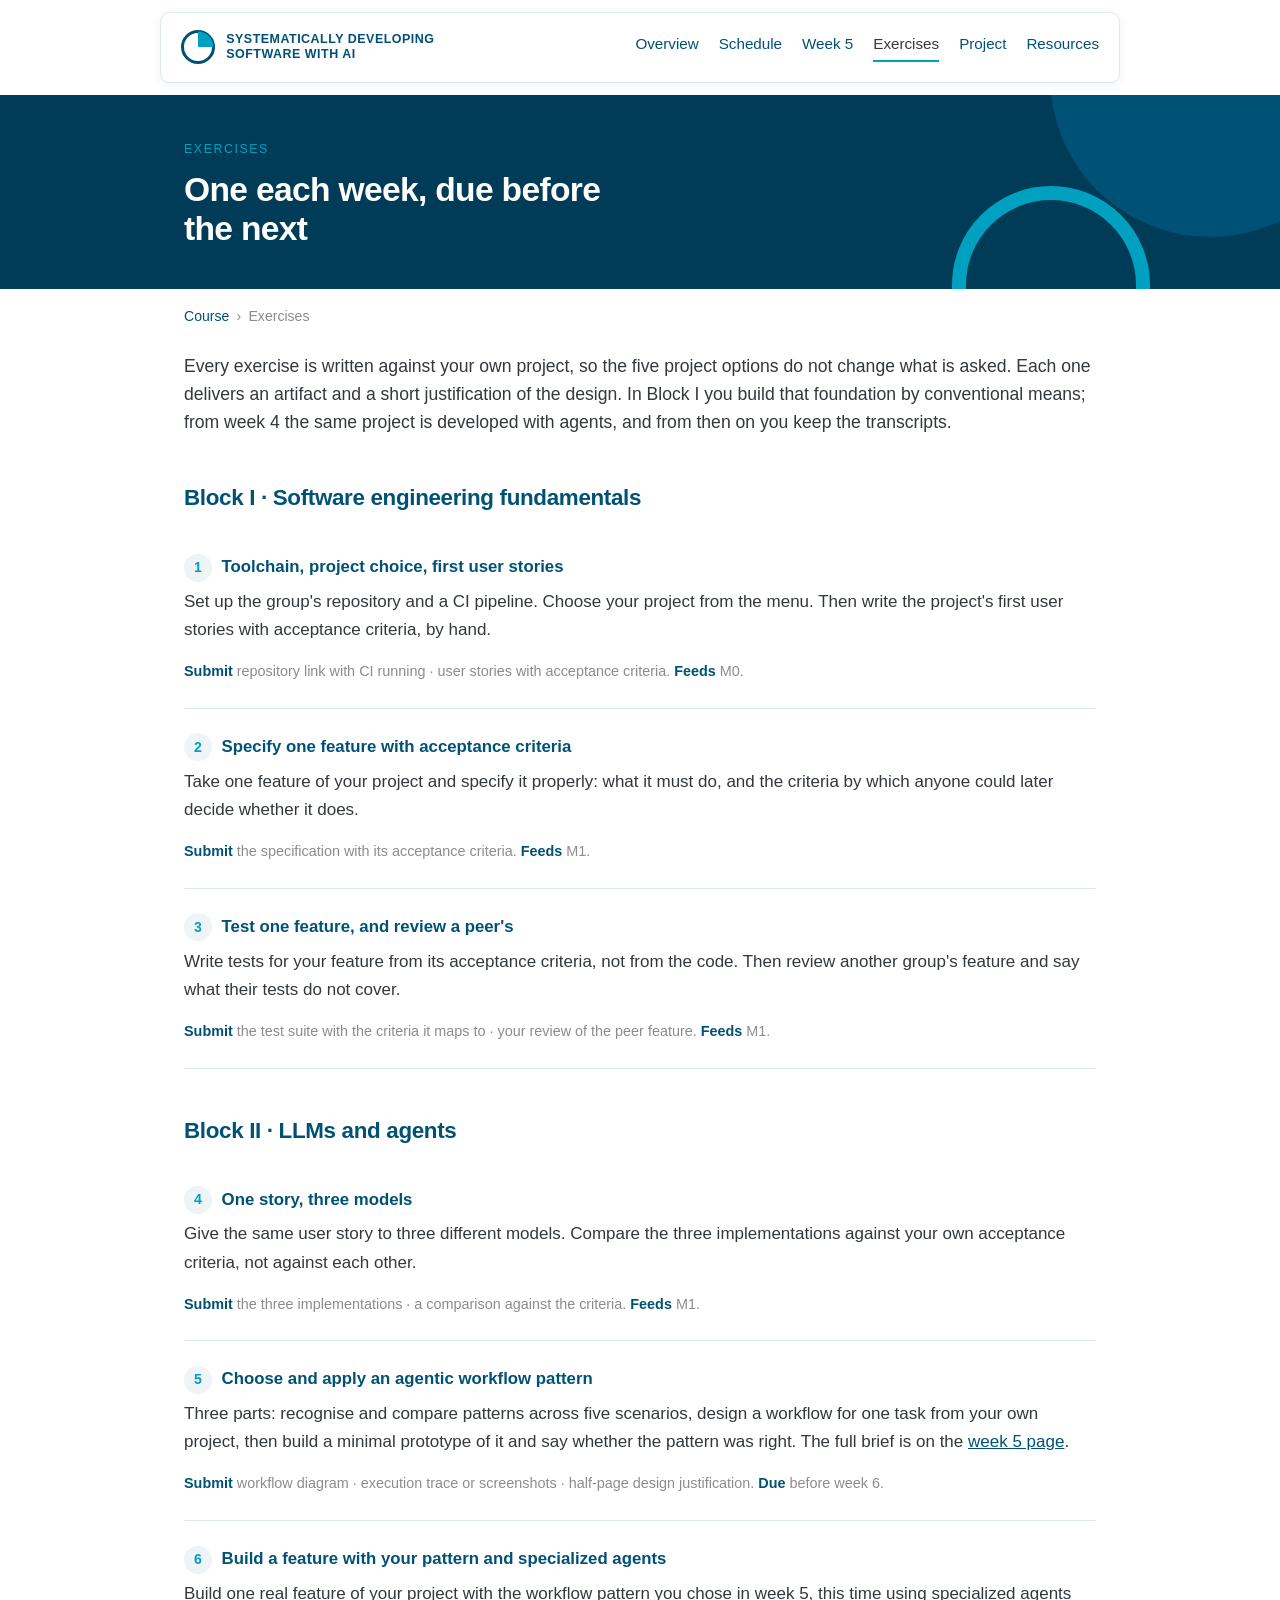
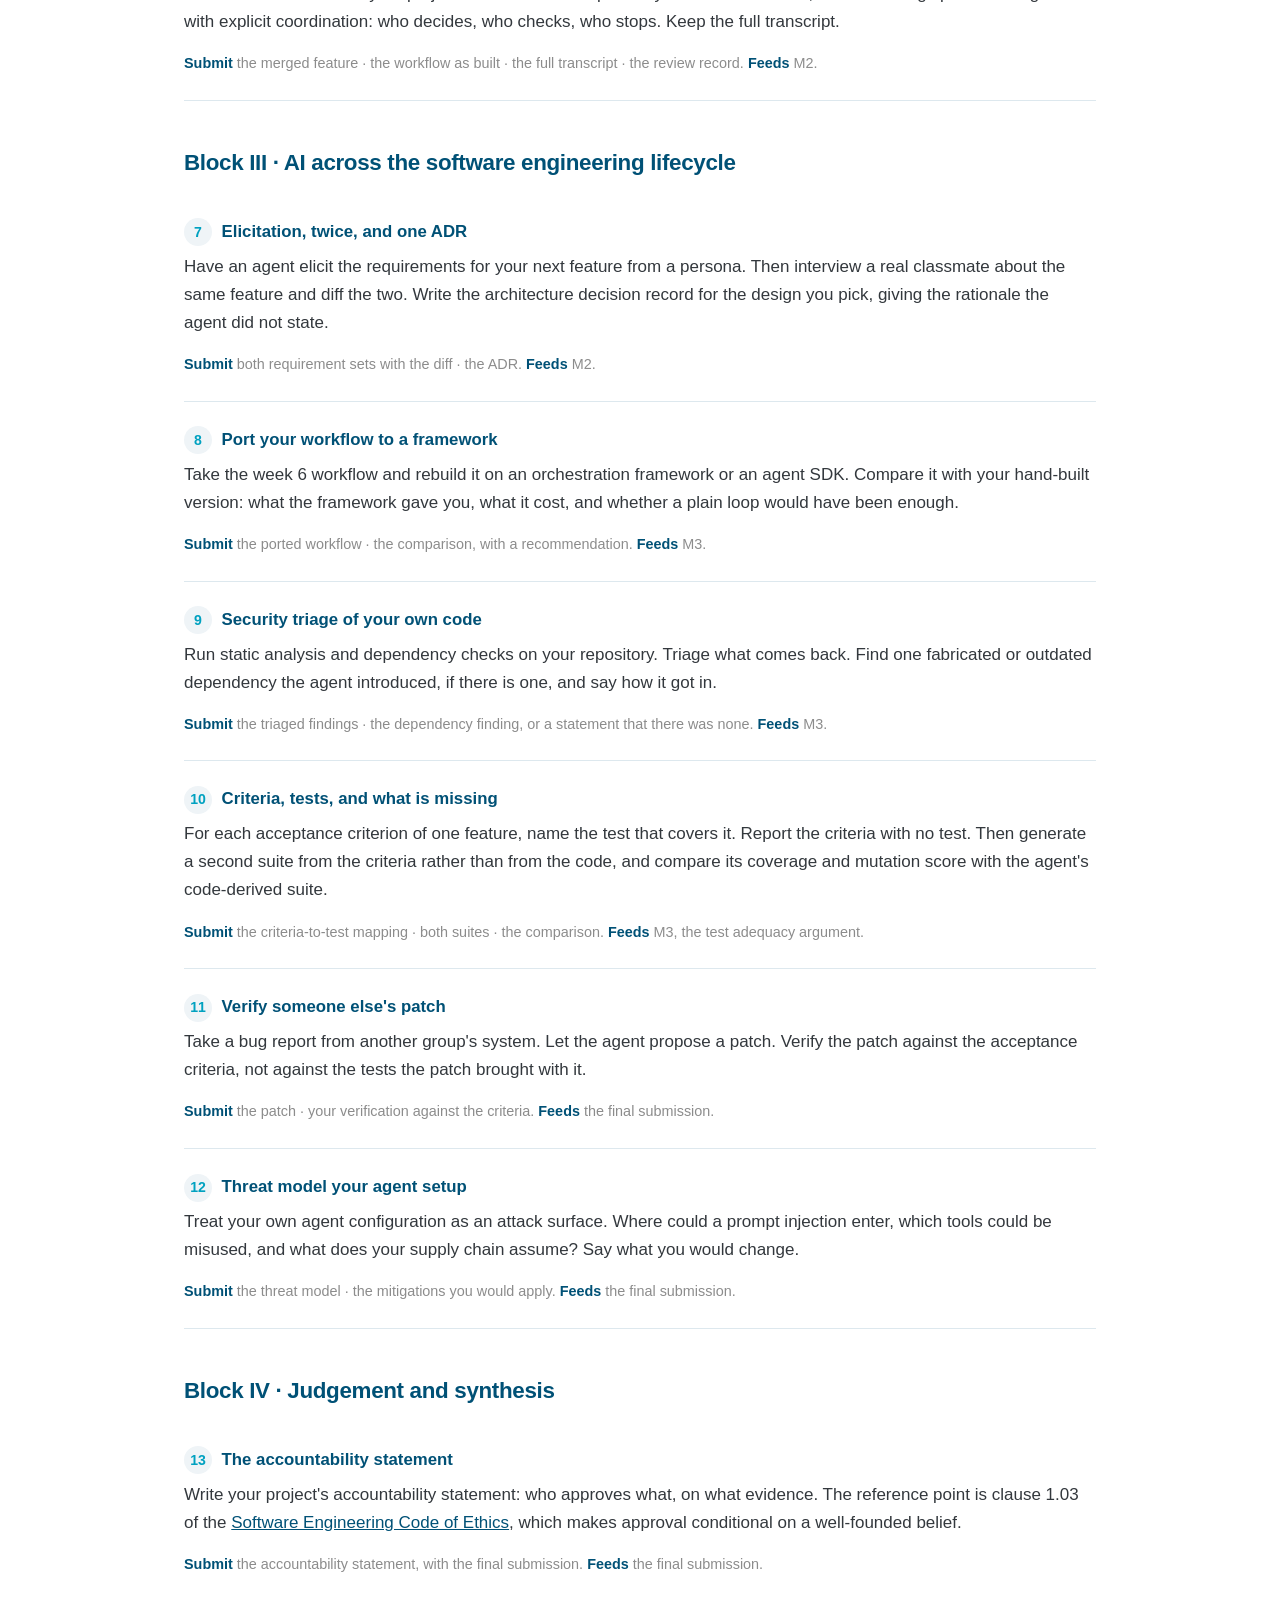
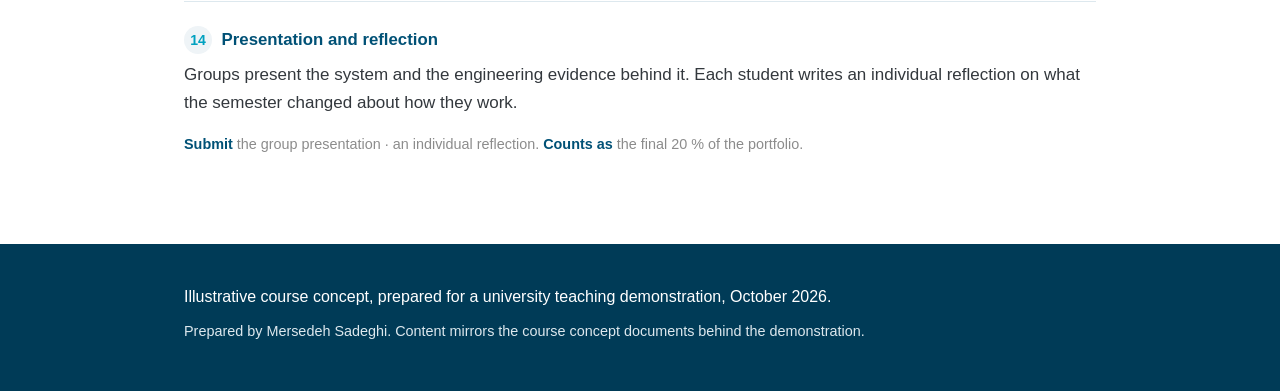
==== commit fd5b6835: "new course plan" ====
--- a/exercises.html
+++ b/exercises.html
@@ -3,8 +3,8 @@
 <head>
 <meta charset="utf-8">
 <meta name="viewport" content="width=device-width, initial-scale=1">
-<title>Exercises | Systematically Developing Software with AI</title>
-<meta name="description" content="The weekly exercises, weeks 1 to 13: what to do, what to submit, and which milestone each one feeds.">
+<title>Exercises &middot; Systematically Developing Software with AI</title>
+<meta name="description" content="The weekly exercises, weeks 1 to 14: what to do, what to submit, and which milestone each one feeds.">
 <link rel="stylesheet" href="style.css">
 </head>
 <body>
@@ -19,8 +19,10 @@
       <ul>
         <li><a href="index.html">Overview</a></li>
         <li><a href="schedule.html">Schedule</a></li>
+        <li><a href="week5.html">Week 5</a></li>
         <li><a href="exercises.html" aria-current="page">Exercises</a></li>
         <li><a href="project.html">Project</a></li>
+        <li><a href="resources.html">Resources</a></li>
       </ul>
     </nav>
   </div>
@@ -40,57 +42,98 @@
 <main>
 <div class="wrap">
 
+  <p class="lede">Every exercise is written against your own project, so the five project options do not change what is asked. Each one delivers an artifact and a short justification of the design. In Block I you build that foundation by conventional means; from week 4 the same project is developed with agents, and from then on you keep the transcripts.</p>
 
-  <p class="lede">Every exercise works on your own project and delivers an artifact with a short justification. Briefs are published in the week they are set; exercise 5 is shown in full.</p>
+  <h2>Block I &middot; Software engineering fundamentals</h2>
 
-  <table>
-    <caption>Exercises by week.</caption>
-    <thead>
-      <tr><th scope="col">Week</th><th scope="col">Exercise</th><th scope="col">Due</th></tr>
-    </thead>
-    <tbody>
-      <tr><td class="wk" data-label="Week">1</td><td data-label="Exercise">Exercise 1</td><td data-label="Due">before week 2</td></tr>
-      <tr><td class="wk" data-label="Week">2</td><td data-label="Exercise">Exercise 2</td><td data-label="Due">before week 3</td></tr>
-      <tr><td class="wk" data-label="Week">3</td><td data-label="Exercise">Exercise 3</td><td data-label="Due">before week 4</td></tr>
-      <tr><td class="wk" data-label="Week">4</td><td data-label="Exercise">Exercise 4</td><td data-label="Due">before week 5</td></tr>
-      <tr class="here"><td class="wk" data-label="Week">5</td><td data-label="Exercise"><a href="#ex5"><strong>Exercise 5: Choose and apply an agentic workflow pattern</strong></a></td><td data-label="Due">before week 6</td></tr>
-      <tr><td class="wk" data-label="Week">6</td><td data-label="Exercise">Exercise 6</td><td data-label="Due">before week 7</td></tr>
-      <tr><td class="wk" data-label="Week">7</td><td data-label="Exercise">Exercise 7</td><td data-label="Due">before week 8</td></tr>
-      <tr><td class="wk" data-label="Week">8</td><td data-label="Exercise">Exercise 8</td><td data-label="Due">before week 9</td></tr>
-      <tr><td class="wk" data-label="Week">9</td><td data-label="Exercise">Exercise 9</td><td data-label="Due">before week 10</td></tr>
-      <tr><td class="wk" data-label="Week">10</td><td data-label="Exercise">Exercise 10</td><td data-label="Due">before week 11</td></tr>
-      <tr><td class="wk" data-label="Week">11</td><td data-label="Exercise">Exercise 11</td><td data-label="Due">before week 12</td></tr>
-      <tr><td class="wk" data-label="Week">12</td><td data-label="Exercise">Exercise 12</td><td data-label="Due">before week 13</td></tr>
-      <tr><td class="wk" data-label="Week">13</td><td data-label="Exercise">Exercise 13</td><td data-label="Due">before week 14</td></tr>
-      <tr><td class="wk" data-label="Week">14</td><td data-label="Exercise">Presentation and reflection</td><td data-label="Due">week 14</td></tr>
-    </tbody>
-  </table>
+  <div class="entry">
+    <h3><span class="wkno">1</span>Toolchain, project choice, first user stories</h3>
+    <p>Set up the group's repository and a CI pipeline. Choose your project from the menu. Then write the project's first user stories with acceptance criteria, by hand.</p>
+    <p class="meta"><strong>Submit</strong> repository link with CI running &middot; user stories with acceptance criteria. <strong>Feeds</strong> M0.</p>
+  </div>
 
-  <h2 id="ex5">Exercise 5: Choose and apply an agentic workflow pattern</h2>
+  <div class="entry">
+    <h3><span class="wkno">2</span>Specify one feature with acceptance criteria</h3>
+    <p>Take one feature of your project and specify it properly: what it must do, and the criteria by which anyone could later decide whether it does.</p>
+    <p class="meta"><strong>Submit</strong> the specification with its acceptance criteria. <strong>Feeds</strong> M1.</p>
+  </div>
 
-  <p>In your project group. Due before week 6. About three hours; a starter script with one model call and one tool call is provided.</p>
+  <div class="entry">
+    <h3><span class="wkno">3</span>Test one feature, and review a peer's</h3>
+    <p>Write tests for your feature from its acceptance criteria, not from the code. Then review another group's feature and say what their tests do not cover.</p>
+    <p class="meta"><strong>Submit</strong> the test suite with the criteria it maps to &middot; your review of the peer feature. <strong>Feeds</strong> M1.</p>
+  </div>
 
-  <h3>Part A: Recognise and compare patterns</h3>
+  <h2>Block II &middot; LLMs and agents</h2>
 
-  <p>For each scenario, choose a workflow pattern and justify it. Name one alternative and the trade-off. Say first whether a simpler, non-agentic solution would do; "no pattern needed" is a valid answer if you can argue it.</p>
+  <div class="entry">
+    <h3><span class="wkno">4</span>One story, three models</h3>
+    <p>Give the same user story to three different models. Compare the three implementations against your own acceptance criteria, not against each other.</p>
+    <p class="meta"><strong>Submit</strong> the three implementations &middot; a comparison against the criteria. <strong>Feeds</strong> M1.</p>
+  </div>
 
-  <ol>
-    <li>About fifty bug reports arrive in a week, some about the user interface, some about the database, some about performance. The team wants one prioritised report.</li>
-    <li>A feature needs a change to the data model, the API, and two screens, and the parts depend on each other.</li>
-  </ol>
+  <div class="entry" id="ex5">
+    <h3><span class="wkno">5</span>Choose and apply an agentic workflow pattern</h3>
+    <p>Three parts: recognise and compare patterns across five scenarios, design a workflow for one task from your own project, then build a minimal prototype of it and say whether the pattern was right. The full brief is on the <a href="week5.html">week 5 page</a>.</p>
+    <p class="meta"><strong>Submit</strong> workflow diagram &middot; execution trace or screenshots &middot; half-page design justification. <strong>Due</strong> before week 6.</p>
+  </div>
 
-  <h3>Part B: Design a workflow for your project</h3>
+  <div class="entry">
+    <h3><span class="wkno">6</span>Build a feature with your pattern and specialized agents</h3>
+    <p>Build one real feature of your project with the workflow pattern you chose in week 5, this time using specialized agents with explicit coordination: who decides, who checks, who stops. Keep the full transcript.</p>
+    <p class="meta"><strong>Submit</strong> the merged feature &middot; the workflow as built &middot; the full transcript &middot; the review record. <strong>Feeds</strong> M2.</p>
+  </div>
 
-  <p>Pick one task from your project and one of the five patterns. Explain why it fits, why you prefer it to one alternative, which components take part (LLM calls, agents, tools, deterministic checks, human decisions), and how you know the workflow is finished. Draw a simple diagram. Do not add agents the task does not need.</p>
+  <h2>Block III &middot; AI across the software engineering lifecycle</h2>
 
-  <h3>Part C: Prototype and reflect</h3>
+  <div class="entry">
+    <h3><span class="wkno">7</span>Elicitation, twice, and one ADR</h3>
+    <p>Have an agent elicit the requirements for your next feature from a persona. Then interview a real classmate about the same feature and diff the two. Write the architecture decision record for the design you pick, giving the rationale the agent did not state.</p>
+    <p class="meta"><strong>Submit</strong> both requirement sets with the diff &middot; the ADR. <strong>Feeds</strong> M2.</p>
+  </div>
 
-  <p>Build a minimal demonstration with an AI tool, a short script, or a framework. Run it on one real example from your project and save the trace. Note what worked, what did not, and whether the pattern was the right choice.</p>
+  <div class="entry">
+    <h3><span class="wkno">8</span>Port your workflow to a framework</h3>
+    <p>Take the week 6 workflow and rebuild it on an orchestration framework or an agent SDK. Compare it with your hand-built version: what the framework gave you, what it cost, and whether a plain loop would have been enough.</p>
+    <p class="meta"><strong>Submit</strong> the ported workflow &middot; the comparison, with a recommendation. <strong>Feeds</strong> M3.</p>
+  </div>
 
-  <div class="box box-quiet">
-    <p><strong>Submit</strong> diagram, trace or screenshots, half-page justification.</p>
-    <p><strong>Before next week:</strong> when is one agent enough, and when might several specialized agents help?</p>
-    <p><strong>Reading</strong>: Anthropic, <a href="https://www.anthropic.com/research/building-effective-agents">Building effective agents</a> (2024). Optional: Shinn et al., <a href="https://arxiv.org/abs/2303.11366">Reflexion</a> (NeurIPS 2023).</p>
+  <div class="entry">
+    <h3><span class="wkno">9</span>Security triage of your own code</h3>
+    <p>Run static analysis and dependency checks on your repository. Triage what comes back. Find one fabricated or outdated dependency the agent introduced, if there is one, and say how it got in.</p>
+    <p class="meta"><strong>Submit</strong> the triaged findings &middot; the dependency finding, or a statement that there was none. <strong>Feeds</strong> M3.</p>
+  </div>
+
+  <div class="entry">
+    <h3><span class="wkno">10</span>Criteria, tests, and what is missing</h3>
+    <p>For each acceptance criterion of one feature, name the test that covers it. Report the criteria with no test. Then generate a second suite from the criteria rather than from the code, and compare its coverage and mutation score with the agent's code-derived suite.</p>
+    <p class="meta"><strong>Submit</strong> the criteria-to-test mapping &middot; both suites &middot; the comparison. <strong>Feeds</strong> M3, the test adequacy argument.</p>
+  </div>
+
+  <div class="entry">
+    <h3><span class="wkno">11</span>Verify someone else's patch</h3>
+    <p>Take a bug report from another group's system. Let the agent propose a patch. Verify the patch against the acceptance criteria, not against the tests the patch brought with it.</p>
+    <p class="meta"><strong>Submit</strong> the patch &middot; your verification against the criteria. <strong>Feeds</strong> the final submission.</p>
+  </div>
+
+  <div class="entry">
+    <h3><span class="wkno">12</span>Threat model your agent setup</h3>
+    <p>Treat your own agent configuration as an attack surface. Where could a prompt injection enter, which tools could be misused, and what does your supply chain assume? Say what you would change.</p>
+    <p class="meta"><strong>Submit</strong> the threat model &middot; the mitigations you would apply. <strong>Feeds</strong> the final submission.</p>
+  </div>
+
+  <h2>Block IV &middot; Judgement and synthesis</h2>
+
+  <div class="entry">
+    <h3><span class="wkno">13</span>The accountability statement</h3>
+    <p>Write your project's accountability statement: who approves what, on what evidence. The reference point is clause 1.03 of the <a href="resources.html">Software Engineering Code of Ethics</a>, which makes approval conditional on a well-founded belief.</p>
+    <p class="meta"><strong>Submit</strong> the accountability statement, with the final submission. <strong>Feeds</strong> the final submission.</p>
+  </div>
+
+  <div class="entry">
+    <h3><span class="wkno">14</span>Presentation and reflection</h3>
+    <p>Groups present the system and the engineering evidence behind it. Each student writes an individual reflection on what the semester changed about how they work.</p>
+    <p class="meta"><strong>Submit</strong> the group presentation &middot; an individual reflection. <strong>Counts as</strong> the final 20&nbsp;% of the portfolio.</p>
   </div>
 
 </div>
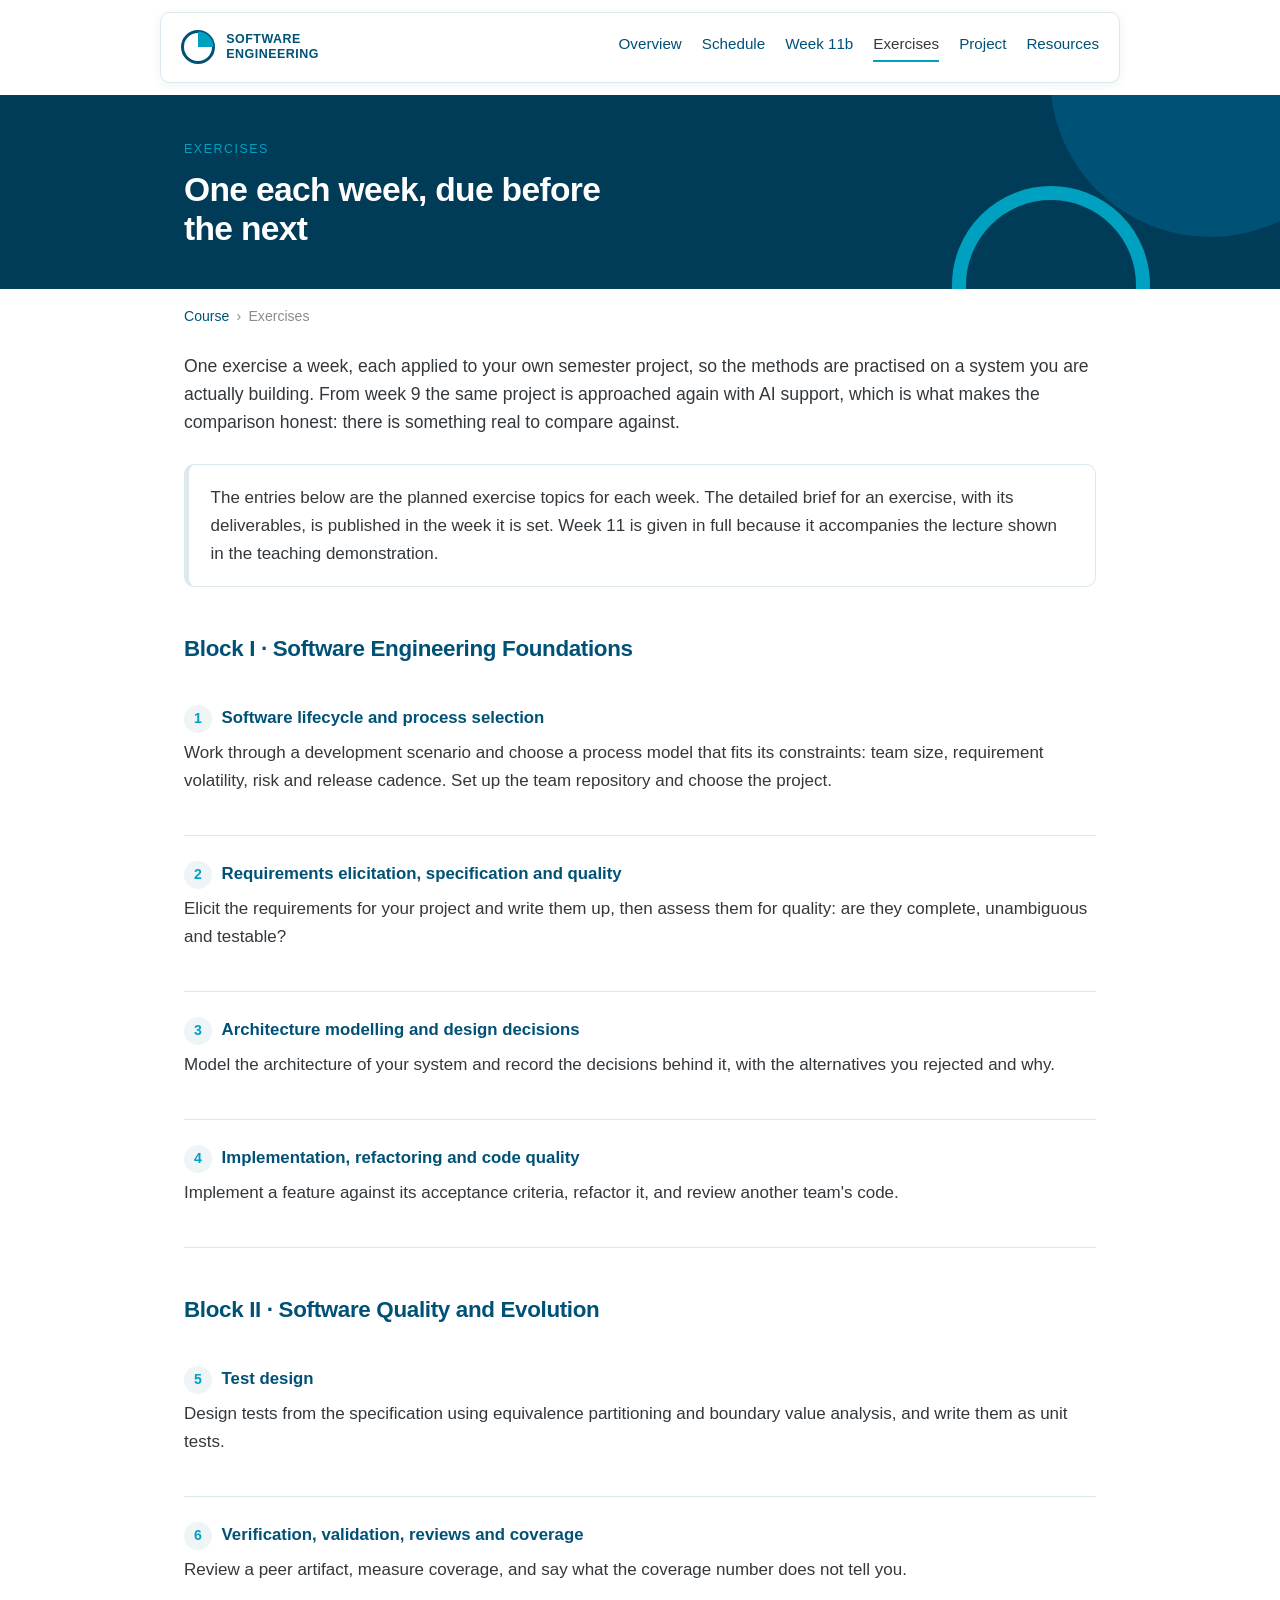
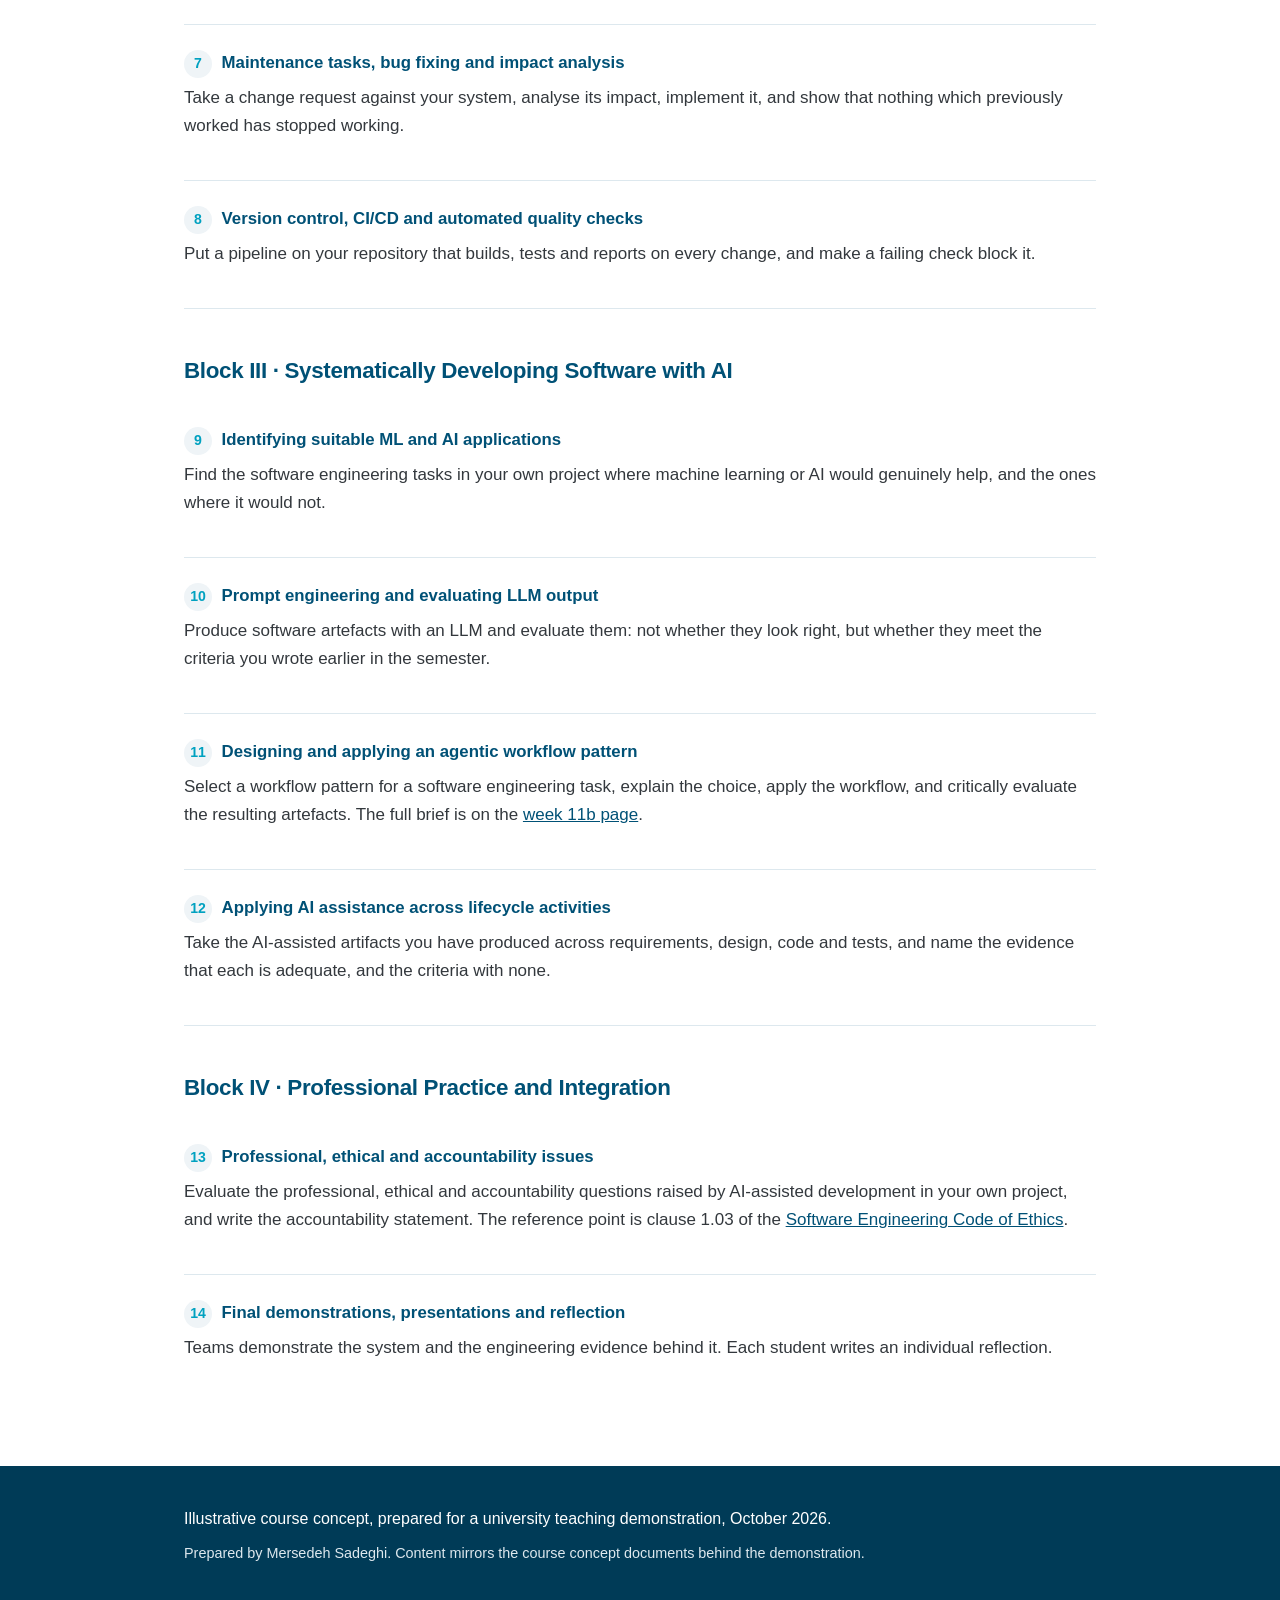
==== commit d33127d3: "update" ====
--- a/exercises.html
+++ b/exercises.html
@@ -3,8 +3,8 @@
 <head>
 <meta charset="utf-8">
 <meta name="viewport" content="width=device-width, initial-scale=1">
-<title>Exercises &middot; Systematically Developing Software with AI</title>
-<meta name="description" content="The weekly exercises, weeks 1 to 14: what to do, what to submit, and which milestone each one feeds.">
+<title>Exercises &middot; Software Engineering</title>
+<meta name="description" content="The exercise topic for each of the fourteen weeks, with the week 11 brief in full.">
 <link rel="stylesheet" href="style.css">
 </head>
 <body>
@@ -13,13 +13,13 @@
   <div class="head-card">
     <a class="brand" href="index.html">
       <svg class="brand-mark" viewBox="0 0 34 34" aria-hidden="true" focusable="false"><circle cx="17" cy="17" r="15.5" fill="none" stroke="#005176" stroke-width="3"/><path d="M17 1.5a15.5 15.5 0 0 1 15.5 15.5H17Z" fill="#00A1C0"/></svg>
-      <span class="brand-text">Systematically Developing<br>Software with AI</span>
+      <span class="brand-text">Software<br>Engineering</span>
     </a>
     <nav class="site-nav" aria-label="Main">
       <ul>
         <li><a href="index.html">Overview</a></li>
         <li><a href="schedule.html">Schedule</a></li>
-        <li><a href="week5.html">Week 5</a></li>
+        <li><a href="week11.html">Week 11b</a></li>
         <li><a href="exercises.html" aria-current="page">Exercises</a></li>
         <li><a href="project.html">Project</a></li>
         <li><a href="resources.html">Resources</a></li>
@@ -41,99 +41,88 @@
 
 <main>
 <div class="wrap">
+  <p class="lede">One exercise a week, each applied to your own semester project, so the methods are practised on a system you are actually building. From week 9 the same project is approached again with AI support, which is what makes the comparison honest: there is something real to compare against.</p>
 
-  <p class="lede">Every exercise is written against your own project, so the five project options do not change what is asked. Each one delivers an artifact and a short justification of the design. In Block I you build that foundation by conventional means; from week 4 the same project is developed with agents, and from then on you keep the transcripts.</p>
+  <div class="box box-quiet">
+    <p>The entries below are the planned exercise topics for each week. The detailed brief for an exercise, with its deliverables, is published in the week it is set. Week 11 is given in full because it accompanies the lecture shown in the teaching demonstration.</p>
+  </div>
 
-  <h2>Block I &middot; Software engineering fundamentals</h2>
+  <h2>Block I &middot; Software Engineering Foundations</h2>
 
   <div class="entry">
-    <h3><span class="wkno">1</span>Toolchain, project choice, first user stories</h3>
-    <p>Set up the group's repository and a CI pipeline. Choose your project from the menu. Then write the project's first user stories with acceptance criteria, by hand.</p>
-    <p class="meta"><strong>Submit</strong> repository link with CI running &middot; user stories with acceptance criteria. <strong>Feeds</strong> M0.</p>
+    <h3><span class="wkno">1</span>Software lifecycle and process selection</h3>
+    <p>Work through a development scenario and choose a process model that fits its constraints: team size, requirement volatility, risk and release cadence. Set up the team repository and choose the project.</p>
   </div>
 
   <div class="entry">
-    <h3><span class="wkno">2</span>Specify one feature with acceptance criteria</h3>
-    <p>Take one feature of your project and specify it properly: what it must do, and the criteria by which anyone could later decide whether it does.</p>
-    <p class="meta"><strong>Submit</strong> the specification with its acceptance criteria. <strong>Feeds</strong> M1.</p>
+    <h3><span class="wkno">2</span>Requirements elicitation, specification and quality</h3>
+    <p>Elicit the requirements for your project and write them up, then assess them for quality: are they complete, unambiguous and testable?</p>
   </div>
 
   <div class="entry">
-    <h3><span class="wkno">3</span>Test one feature, and review a peer's</h3>
-    <p>Write tests for your feature from its acceptance criteria, not from the code. Then review another group's feature and say what their tests do not cover.</p>
-    <p class="meta"><strong>Submit</strong> the test suite with the criteria it maps to &middot; your review of the peer feature. <strong>Feeds</strong> M1.</p>
-  </div>
-
-  <h2>Block II &middot; LLMs and agents</h2>
-
-  <div class="entry">
-    <h3><span class="wkno">4</span>One story, three models</h3>
-    <p>Give the same user story to three different models. Compare the three implementations against your own acceptance criteria, not against each other.</p>
-    <p class="meta"><strong>Submit</strong> the three implementations &middot; a comparison against the criteria. <strong>Feeds</strong> M1.</p>
-  </div>
-
-  <div class="entry" id="ex5">
-    <h3><span class="wkno">5</span>Choose and apply an agentic workflow pattern</h3>
-    <p>Three parts: recognise and compare patterns across five scenarios, design a workflow for one task from your own project, then build a minimal prototype of it and say whether the pattern was right. The full brief is on the <a href="week5.html">week 5 page</a>.</p>
-    <p class="meta"><strong>Submit</strong> workflow diagram &middot; execution trace or screenshots &middot; half-page design justification. <strong>Due</strong> before week 6.</p>
+    <h3><span class="wkno">3</span>Architecture modelling and design decisions</h3>
+    <p>Model the architecture of your system and record the decisions behind it, with the alternatives you rejected and why.</p>
   </div>
 
   <div class="entry">
-    <h3><span class="wkno">6</span>Build a feature with your pattern and specialized agents</h3>
-    <p>Build one real feature of your project with the workflow pattern you chose in week 5, this time using specialized agents with explicit coordination: who decides, who checks, who stops. Keep the full transcript.</p>
-    <p class="meta"><strong>Submit</strong> the merged feature &middot; the workflow as built &middot; the full transcript &middot; the review record. <strong>Feeds</strong> M2.</p>
+    <h3><span class="wkno">4</span>Implementation, refactoring and code quality</h3>
+    <p>Implement a feature against its acceptance criteria, refactor it, and review another team's code.</p>
   </div>
 
-  <h2>Block III &middot; AI across the software engineering lifecycle</h2>
+  <h2>Block II &middot; Software Quality and Evolution</h2>
 
   <div class="entry">
-    <h3><span class="wkno">7</span>Elicitation, twice, and one ADR</h3>
-    <p>Have an agent elicit the requirements for your next feature from a persona. Then interview a real classmate about the same feature and diff the two. Write the architecture decision record for the design you pick, giving the rationale the agent did not state.</p>
-    <p class="meta"><strong>Submit</strong> both requirement sets with the diff &middot; the ADR. <strong>Feeds</strong> M2.</p>
+    <h3><span class="wkno">5</span>Test design</h3>
+    <p>Design tests from the specification using equivalence partitioning and boundary value analysis, and write them as unit tests.</p>
   </div>
 
   <div class="entry">
-    <h3><span class="wkno">8</span>Port your workflow to a framework</h3>
-    <p>Take the week 6 workflow and rebuild it on an orchestration framework or an agent SDK. Compare it with your hand-built version: what the framework gave you, what it cost, and whether a plain loop would have been enough.</p>
-    <p class="meta"><strong>Submit</strong> the ported workflow &middot; the comparison, with a recommendation. <strong>Feeds</strong> M3.</p>
+    <h3><span class="wkno">6</span>Verification, validation, reviews and coverage</h3>
+    <p>Review a peer artifact, measure coverage, and say what the coverage number does not tell you.</p>
   </div>
 
   <div class="entry">
-    <h3><span class="wkno">9</span>Security triage of your own code</h3>
-    <p>Run static analysis and dependency checks on your repository. Triage what comes back. Find one fabricated or outdated dependency the agent introduced, if there is one, and say how it got in.</p>
-    <p class="meta"><strong>Submit</strong> the triaged findings &middot; the dependency finding, or a statement that there was none. <strong>Feeds</strong> M3.</p>
+    <h3><span class="wkno">7</span>Maintenance tasks, bug fixing and impact analysis</h3>
+    <p>Take a change request against your system, analyse its impact, implement it, and show that nothing which previously worked has stopped working.</p>
   </div>
 
   <div class="entry">
-    <h3><span class="wkno">10</span>Criteria, tests, and what is missing</h3>
-    <p>For each acceptance criterion of one feature, name the test that covers it. Report the criteria with no test. Then generate a second suite from the criteria rather than from the code, and compare its coverage and mutation score with the agent's code-derived suite.</p>
-    <p class="meta"><strong>Submit</strong> the criteria-to-test mapping &middot; both suites &middot; the comparison. <strong>Feeds</strong> M3, the test adequacy argument.</p>
+    <h3><span class="wkno">8</span>Version control, CI/CD and automated quality checks</h3>
+    <p>Put a pipeline on your repository that builds, tests and reports on every change, and make a failing check block it.</p>
+  </div>
+
+  <h2>Block III &middot; Systematically Developing Software with AI</h2>
+
+  <div class="entry">
+    <h3><span class="wkno">9</span>Identifying suitable ML and AI applications</h3>
+    <p>Find the software engineering tasks in your own project where machine learning or AI would genuinely help, and the ones where it would not.</p>
   </div>
 
   <div class="entry">
-    <h3><span class="wkno">11</span>Verify someone else's patch</h3>
-    <p>Take a bug report from another group's system. Let the agent propose a patch. Verify the patch against the acceptance criteria, not against the tests the patch brought with it.</p>
-    <p class="meta"><strong>Submit</strong> the patch &middot; your verification against the criteria. <strong>Feeds</strong> the final submission.</p>
+    <h3><span class="wkno">10</span>Prompt engineering and evaluating LLM output</h3>
+    <p>Produce software artefacts with an LLM and evaluate them: not whether they look right, but whether they meet the criteria you wrote earlier in the semester.</p>
+  </div>
+
+  <div class="entry" id="ex11">
+    <h3><span class="wkno">11</span>Designing and applying an agentic workflow pattern</h3>
+    <p>Select a workflow pattern for a software engineering task, explain the choice, apply the workflow, and critically evaluate the resulting artefacts. The full brief is on the <a href="week11.html">week 11b page</a>.</p>
   </div>
 
   <div class="entry">
-    <h3><span class="wkno">12</span>Threat model your agent setup</h3>
-    <p>Treat your own agent configuration as an attack surface. Where could a prompt injection enter, which tools could be misused, and what does your supply chain assume? Say what you would change.</p>
-    <p class="meta"><strong>Submit</strong> the threat model &middot; the mitigations you would apply. <strong>Feeds</strong> the final submission.</p>
+    <h3><span class="wkno">12</span>Applying AI assistance across lifecycle activities</h3>
+    <p>Take the AI-assisted artifacts you have produced across requirements, design, code and tests, and name the evidence that each is adequate, and the criteria with none.</p>
   </div>
 
-  <h2>Block IV &middot; Judgement and synthesis</h2>
+  <h2>Block IV &middot; Professional Practice and Integration</h2>
 
   <div class="entry">
-    <h3><span class="wkno">13</span>The accountability statement</h3>
-    <p>Write your project's accountability statement: who approves what, on what evidence. The reference point is clause 1.03 of the <a href="resources.html">Software Engineering Code of Ethics</a>, which makes approval conditional on a well-founded belief.</p>
-    <p class="meta"><strong>Submit</strong> the accountability statement, with the final submission. <strong>Feeds</strong> the final submission.</p>
+    <h3><span class="wkno">13</span>Professional, ethical and accountability issues</h3>
+    <p>Evaluate the professional, ethical and accountability questions raised by AI-assisted development in your own project, and write the accountability statement. The reference point is clause 1.03 of the <a href="resources.html">Software Engineering Code of Ethics</a>.</p>
   </div>
 
   <div class="entry">
-    <h3><span class="wkno">14</span>Presentation and reflection</h3>
-    <p>Groups present the system and the engineering evidence behind it. Each student writes an individual reflection on what the semester changed about how they work.</p>
-    <p class="meta"><strong>Submit</strong> the group presentation &middot; an individual reflection. <strong>Counts as</strong> the final 20&nbsp;% of the portfolio.</p>
+    <h3><span class="wkno">14</span>Final demonstrations, presentations and reflection</h3>
+    <p>Teams demonstrate the system and the engineering evidence behind it. Each student writes an individual reflection.</p>
   </div>
 
 </div>
